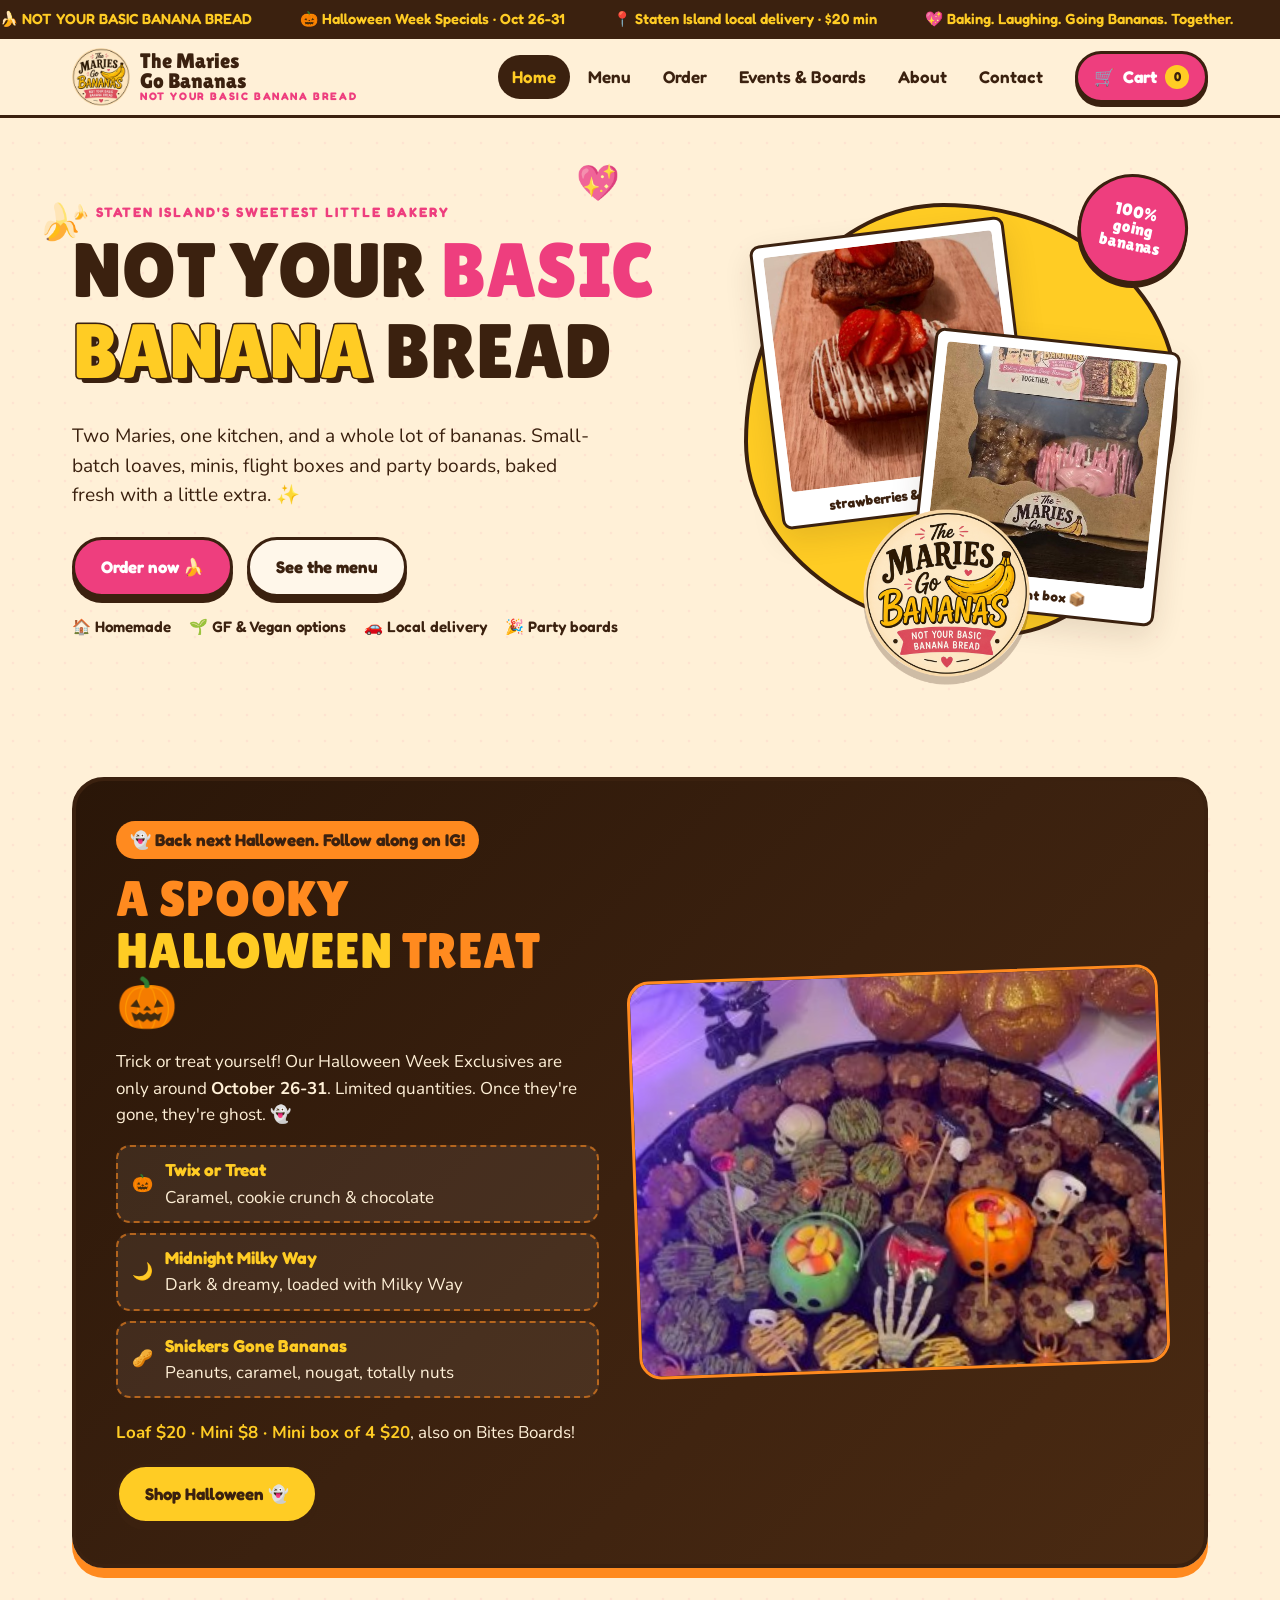
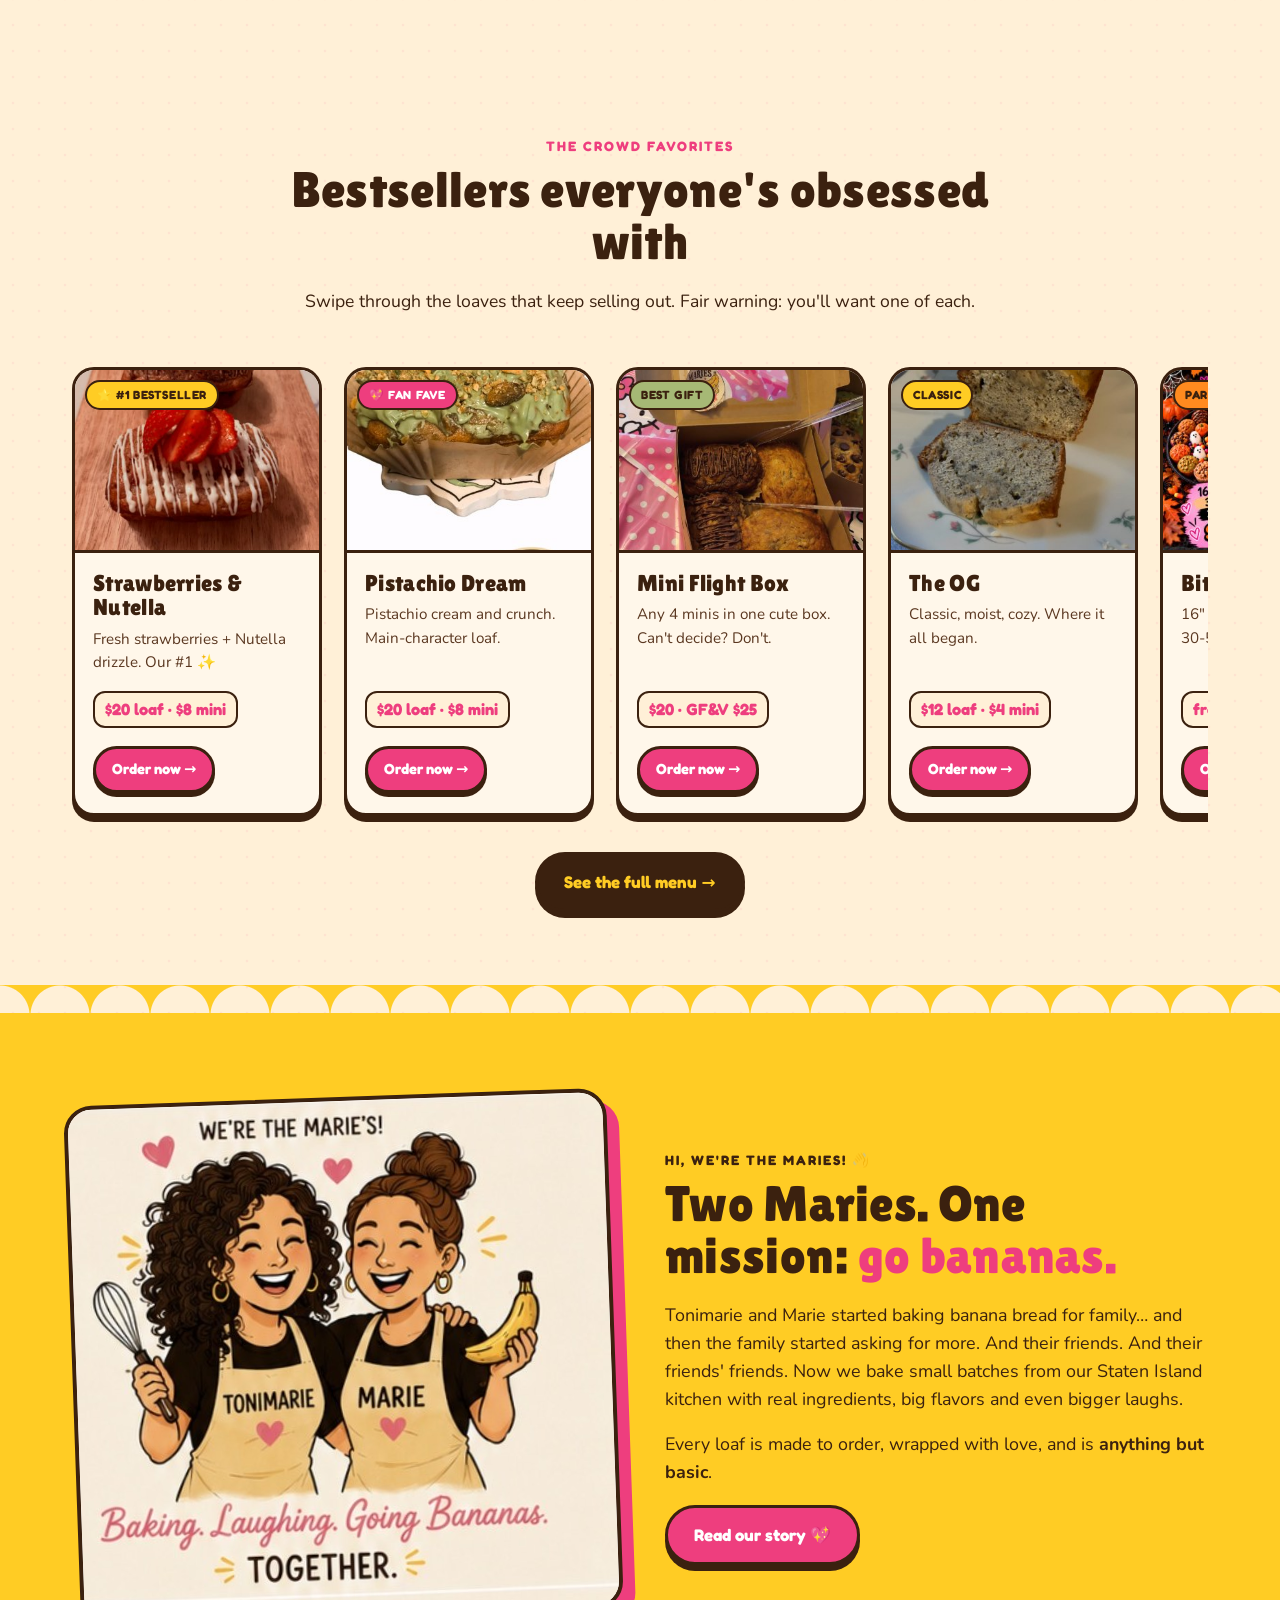
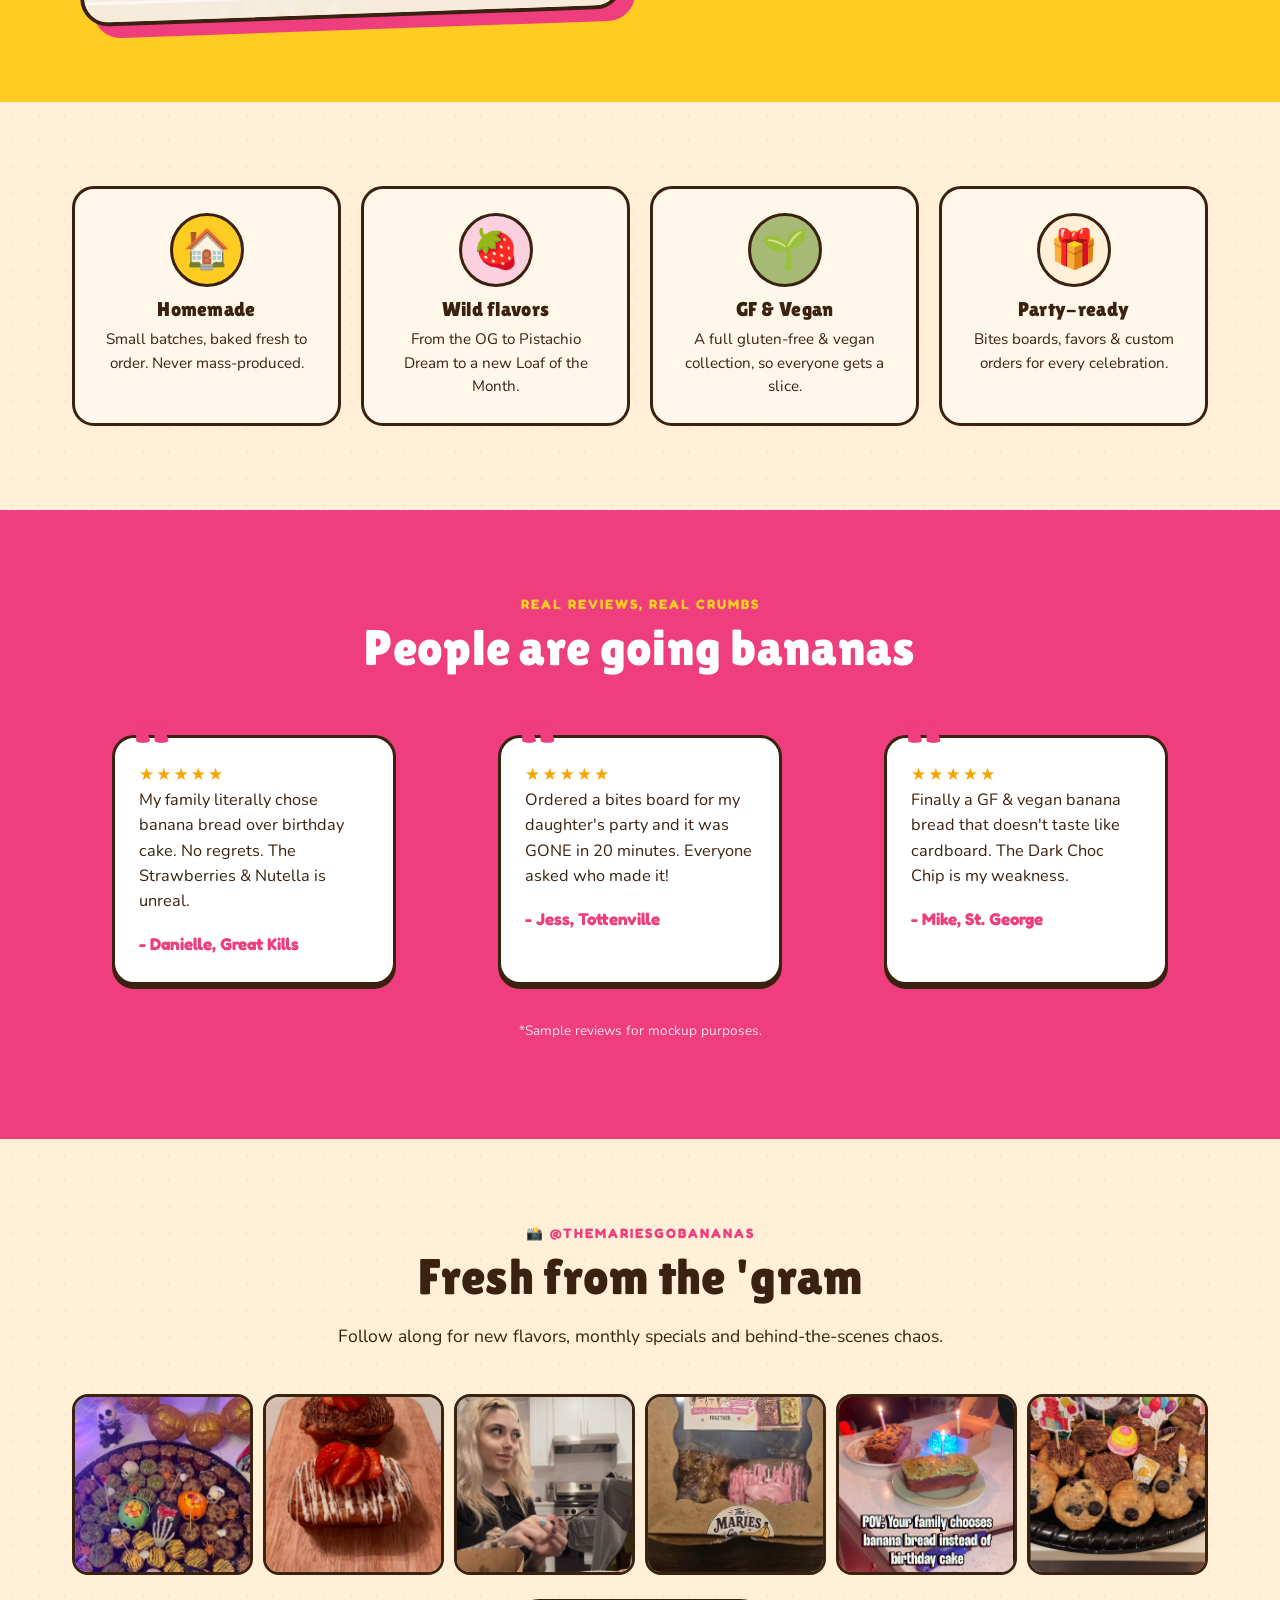
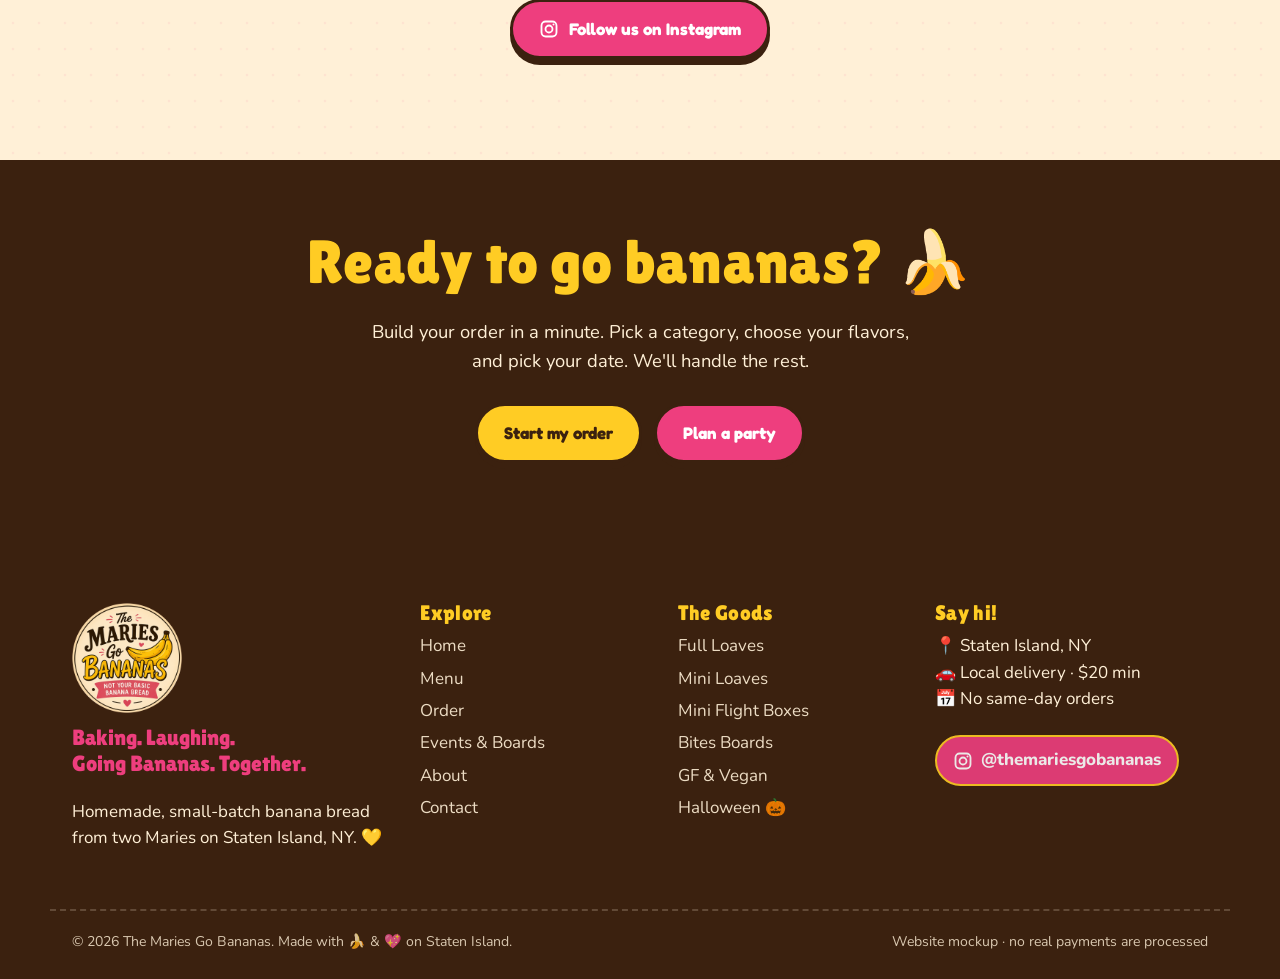
==== index.html @ dcd938e3 "Publish The Maries Go Bananas website mockup" ====
<!doctype html>
<html lang="en">
<head>
<meta charset="utf-8">
<meta name="viewport" content="width=device-width, initial-scale=1">
<title>The Maries Go Bananas</title>
<meta name="description" content="Not your basic banana bread. Homemade, small-batch banana bread loaves, minis, flight boxes and party bites boards from Staten Island, NY.">
<meta name="theme-color" content="#FFCC24">
<link rel="icon" href="assets/img/logo.png">
<link rel="preconnect" href="https://fonts.googleapis.com"><link rel="preconnect" href="https://fonts.gstatic.com" crossorigin>
<link href="https://fonts.googleapis.com/css2?family=Fredoka:wght@500;600;700&family=Lilita+One&family=Nunito:wght@400;600;700;800&display=swap" rel="stylesheet">
<link rel="stylesheet" href="css/styles.css">
</head>
<body>
<a class="skip" href="#main">Skip to content</a>
<div class="ticker" aria-hidden="true"><div class="ticker__track"><span>🍌 NOT YOUR BASIC BANANA BREAD</span><span>🎃 Halloween Week Specials · Oct 26-31</span><span>📍 Staten Island local delivery · $20 min</span><span>💖 Baking. Laughing. Going Bananas. Together.</span><span>📸 @themariesgobananas</span><span>🚫 No same-day orders, plan ahead, bestie!</span><span>🍌 NOT YOUR BASIC BANANA BREAD</span><span>🎃 Halloween Week Specials · Oct 26-31</span><span>📍 Staten Island local delivery · $20 min</span><span>💖 Baking. Laughing. Going Bananas. Together.</span><span>📸 @themariesgobananas</span><span>🚫 No same-day orders, plan ahead, bestie!</span></div></div>
<header class="site-header">
  <nav class="wrap nav" aria-label="Main">
    <a class="brand" href="index.html" aria-label="The Maries Go Bananas home"><img src="assets/img/logo.png" alt=""><span class="brand__name">The Maries<br>Go Bananas<small>NOT YOUR BASIC BANANA BREAD</small></span></a>
    <ul class="nav__links" id="nav-links"><li><a href="index.html" aria-current="page">Home</a></li><li><a href="menu.html">Menu</a></li><li><a href="order.html">Order</a></li><li><a href="events.html">Events & Boards</a></li><li><a href="about.html">About</a></li><li><a href="contact.html">Contact</a></li></ul>
    <a class="cart-btn" href="order.html#cart" aria-label="Cart"><span aria-hidden="true">🛒</span><span class="lbl">Cart</span><span class="cart-count" data-cart-count>0</span></a>
    <button class="menu-toggle" aria-controls="nav-links" aria-expanded="false" aria-label="Toggle menu">☰</button>
  </nav>
</header>
<main id="main">

<section class="hero">
  <span class="floaty" style="left:3%;top:12%">🍌</span><span class="floaty" style="left:45%;top:6%;animation-delay:-3s">💖</span>
  <div class="wrap hero__grid">
    <div>
      <span class="eyebrow">🍌 Staten Island's sweetest little bakery</span>
      <h1>NOT YOUR <span class="pink">BASIC</span><br><span class="outline">BANANA</span> BREAD</h1>
      <p class="hero__lead">Two Maries, one kitchen, and a whole lot of bananas. Small-batch loaves, minis, flight boxes and party boards, baked fresh with a little extra. ✨</p>
      <div class="hero__ctas"><a class="btn btn--pink" href="order.html">Order now 🍌</a><a class="btn btn--ghost" href="menu.html">See the menu</a></div>
      <div class="hero__meta"><span>🏠 Homemade</span><span>🌱 GF &amp; Vegan options</span><span>🚗 Local delivery</span><span>🎉 Party boards</span></div>
    </div>
    <div class="hero__art">
      <div class="blob"></div>
      <figure class="polaroid p1"><img src="assets/img/strawberry-nutella.jpg" alt="Strawberries and Nutella banana bread topped with fresh strawberries"><figcaption>strawberries &amp; nutella 🍓</figcaption></figure>
      <figure class="polaroid p2"><img src="assets/img/logo-box-minis.jpg" alt="A box of assorted mini banana bread loaves"><figcaption>mini flight box 📦</figcaption></figure>
      <img class="hero__logo" src="assets/img/logo.png" alt="">
      <div class="sticker">100%<br>going<br>bananas</div>
    </div>
  </div>
</section>

<section style="padding-top:20px">
  <div class="wrap">
    <div class="spooky">
      <div>
        <span class="countdown" data-countdown>⏰ Halloween week!</span>
        <h2>A SPOOKY <span>HALLOWEEN</span> TREAT 🎃</h2>
        <p>Trick or treat yourself! Our Halloween Week Exclusives are only around <b>October 26-31</b>. Limited quantities. Once they're gone, they're ghost. 👻</p>
        <ul class="spooky__list">
          <li><span aria-hidden="true">🎃</span><div><b>Twix or Treat</b><br>Caramel, cookie crunch &amp; chocolate</div></li>
          <li><span aria-hidden="true">🌙</span><div><b>Midnight Milky Way</b><br>Dark &amp; dreamy, loaded with Milky Way</div></li>
          <li><span aria-hidden="true">🥜</span><div><b>Snickers Gone Bananas</b><br>Peanuts, caramel, nougat, totally nuts</div></li>
        </ul>
        <p><b style="color:var(--yellow)">Loaf $20 · Mini $8 · Mini box of 4 $20</b>, also on Bites Boards!</p>
        <a class="btn" href="menu.html#halloween">Shop Halloween 👻</a>
      </div>
      <div class="spooky__img"><img src="assets/img/halloween-platter.jpg" alt="Halloween banana bread bites platter with candy decorations"></div>
    </div>
  </div>
</section>

<section>
  <div class="wrap">
    <div class="section-head"><span class="eyebrow">The crowd favorites</span><h2>Bestsellers <span class="squiggle">everyone's</span> obsessed with</h2><p>Swipe through the loaves that keep selling out. Fair warning: you'll want one of each.</p></div>
    <div class="strip" tabindex="0" aria-label="Bestsellers, scroll horizontally"><article class="card"><div class="card__img"><img src="assets/img/strawberry-nutella.jpg" alt="Strawberries & Nutella" loading="lazy"><div class="badges"><span class="badge">⭐ #1 Bestseller</span></div></div><div class="card__body"><h3>Strawberries & Nutella</h3><p>Fresh strawberries + Nutella drizzle. Our #1 ✨</p><div class="prices"><span class="price"><b>$20 loaf · $8 mini</b></span></div><div class="card__foot"><a class="btn btn--pink btn--sm" href="order.html?cat=full&flavor=snut">Order now →</a></div></div></article><article class="card"><div class="card__img"><img src="assets/img/pistachio-mini.jpg" alt="Pistachio Dream" loading="lazy"><div class="badges"><span class="badge badge--pink">💖 Fan fave</span></div></div><div class="card__body"><h3>Pistachio Dream</h3><p>Pistachio cream and crunch. Main-character loaf.</p><div class="prices"><span class="price"><b>$20 loaf · $8 mini</b></span></div><div class="card__foot"><a class="btn btn--pink btn--sm" href="order.html?cat=full&flavor=pistachio">Order now →</a></div></div></article><article class="card"><div class="card__img"><img src="assets/img/mini-box.jpg" alt="Mini Flight Box" loading="lazy"><div class="badges"><span class="badge badge--green">Best gift</span></div></div><div class="card__body"><h3>Mini Flight Box</h3><p>Any 4 minis in one cute box. Can't decide? Don't.</p><div class="prices"><span class="price"><b>$20 · GF&V $25</b></span></div><div class="card__foot"><a class="btn btn--pink btn--sm" href="order.html?cat=flight">Order now →</a></div></div></article><article class="card"><div class="card__img"><img src="assets/img/slice.jpg" alt="The OG" loading="lazy"><div class="badges"><span class="badge">Classic</span></div></div><div class="card__body"><h3>The OG</h3><p>Classic, moist, cozy. Where it all began.</p><div class="prices"><span class="price"><b>$12 loaf · $4 mini</b></span></div><div class="card__foot"><a class="btn btn--pink btn--sm" href="order.html?cat=full&flavor=og">Order now →</a></div></div></article><article class="card"><div class="card__img"><img src="assets/img/party-boards.jpg" alt="Bites Boards" loading="lazy"><div class="badges"><span class="badge badge--orange">Party</span></div></div><div class="card__body"><h3>Bites Boards</h3><p>16" or 18" party boards with 30-50 bites.</p><div class="prices"><span class="price"><b>from $50</b></span></div><div class="card__foot"><a class="btn btn--pink btn--sm" href="events.html">Order now →</a></div></div></article><article class="card"><div class="card__img"><img src="assets/img/blueberry-month.jpg" alt="Loaf of the Month" loading="lazy"><div class="badges"><span class="badge badge--pink">Monthly</span></div></div><div class="card__body"><h3>Loaf of the Month</h3><p>Blueberry + white choc drizzle, supporting Ovarian Cancer Awareness 💙</p><div class="prices"><span class="price"><b>$20 loaf · $8 mini</b></span></div><div class="card__foot"><a class="btn btn--pink btn--sm" href="order.html?cat=full&flavor=monthly">Order now →</a></div></div></article></div>
    <p style="text-align:center;margin-top:10px"><a class="btn btn--choc" href="menu.html">See the full menu →</a></p>
  </div>
</section>

<section class="bg-yellow wave-top">
  <div class="wrap split">
    <div class="framed tilt-l"><img src="assets/img/founders.jpg" alt="Illustration of the two Maries, Tonimarie and Marie, laughing in matching aprons, one holding a whisk and one holding a banana"></div>
    <div>
      <span class="eyebrow" style="color:var(--choc)">Hi, we're the Maries! 👋</span>
      <h2>Two Maries. One mission: <span style="color:var(--pink)">go bananas.</span></h2>
      <p style="font-size:1.12rem">Tonimarie and Marie started baking banana bread for family… and then the family started asking for more. And their friends. And their friends' friends. Now we bake small batches from our Staten Island kitchen with real ingredients, big flavors and even bigger laughs.</p>
      <p style="font-size:1.12rem">Every loaf is made to order, wrapped with love, and is <b>anything but basic</b>.</p>
      <a class="btn btn--pink" href="about.html">Read our story 💖</a>
    </div>
  </div>
</section>

<section>
  <div class="wrap">
    <div class="features">
      <div class="feature"><div class="ico">🏠</div><h3>Homemade</h3><p>Small batches, baked fresh to order. Never mass-produced.</p></div>
      <div class="feature"><div class="ico">🍓</div><h3>Wild flavors</h3><p>From the OG to Pistachio Dream to a new Loaf of the Month.</p></div>
      <div class="feature"><div class="ico">🌱</div><h3>GF &amp; Vegan</h3><p>A full gluten-free &amp; vegan collection, so everyone gets a slice.</p></div>
      <div class="feature"><div class="ico">🎁</div><h3>Party-ready</h3><p>Bites boards, favors &amp; custom orders for every celebration.</p></div>
    </div>
  </div>
</section>

<section class="bg-pink">
  <div class="wrap">
    <div class="section-head"><span class="eyebrow" style="color:var(--yellow)">Real reviews, real crumbs</span><h2>People are going bananas</h2></div>
    <div class="quotes">
      <blockquote class="quote"><div class="stars">★★★★★</div><p>My family literally chose banana bread over birthday cake. No regrets. The Strawberries &amp; Nutella is unreal.</p><cite>- Danielle, Great Kills</cite></blockquote>
      <blockquote class="quote"><div class="stars">★★★★★</div><p>Ordered a bites board for my daughter's party and it was GONE in 20 minutes. Everyone asked who made it!</p><cite>- Jess, Tottenville</cite></blockquote>
      <blockquote class="quote"><div class="stars">★★★★★</div><p>Finally a GF &amp; vegan banana bread that doesn't taste like cardboard. The Dark Choc Chip is my weakness.</p><cite>- Mike, St. George</cite></blockquote>
    </div>
    <p style="text-align:center;font-size:.85rem;margin-top:18px;opacity:.85">*Sample reviews for mockup purposes.</p>
  </div>
</section>

<section>
  <div class="wrap">
    <div class="section-head"><span class="eyebrow">📸 @themariesgobananas</span><h2>Fresh from the 'gram</h2><p>Follow along for new flavors, monthly specials and behind-the-scenes chaos.</p></div>
    <div class="ig-grid"><a href="https://www.instagram.com/themariesgobananas/" target="_blank" rel="noopener" aria-label="See this post on Instagram"><img src="assets/img/halloween-platter.jpg" alt="" loading="lazy"></a><a href="https://www.instagram.com/themariesgobananas/" target="_blank" rel="noopener" aria-label="See this post on Instagram"><img src="assets/img/strawberry-nutella.jpg" alt="" loading="lazy"></a><a href="https://www.instagram.com/themariesgobananas/" target="_blank" rel="noopener" aria-label="See this post on Instagram"><img src="assets/img/founder.jpg" alt="" loading="lazy"></a><a href="https://www.instagram.com/themariesgobananas/" target="_blank" rel="noopener" aria-label="See this post on Instagram"><img src="assets/img/logo-box-minis.jpg" alt="" loading="lazy"></a><a href="https://www.instagram.com/themariesgobananas/" target="_blank" rel="noopener" aria-label="See this post on Instagram"><img src="assets/img/birthday-loaf.jpg" alt="" loading="lazy"></a><a href="https://www.instagram.com/themariesgobananas/" target="_blank" rel="noopener" aria-label="See this post on Instagram"><img src="assets/img/party-minis.jpg" alt="" loading="lazy"></a></div>
    <p style="text-align:center;margin-top:24px"><a class="btn btn--pink" href="https://www.instagram.com/themariesgobananas/" target="_blank" rel="noopener"><svg class="ig-icon" viewBox="0 0 24 24" aria-hidden="true" fill="none" stroke="currentColor" stroke-width="2.2"><rect x="3" y="3" width="18" height="18" rx="5"/><circle cx="12" cy="12" r="4.2"/><circle cx="17.4" cy="6.6" r="1.2" fill="currentColor" stroke="none"/></svg> Follow us on Instagram</a></p>
  </div>
</section>

<section class="bg-choc cta-band">
  <div class="wrap">
    <h2 style="color:var(--yellow)">Ready to go bananas? 🍌</h2>
    <p style="font-size:1.15rem;max-width:560px;margin:0 auto 22px">Build your order in a minute. Pick a category, choose your flavors, and pick your date. We'll handle the rest.</p>
    <a class="btn" href="order.html">Start my order</a><a class="btn btn--pink" href="events.html">Plan a party</a>
  </div>
</section>
</main>
<footer class="site-footer">
  <div class="wrap footer-grid">
    <div class="footer-brand"><img src="assets/img/logo.png" alt="The Maries Go Bananas logo"><p class="motto">Baking. Laughing.<br>Going Bananas. Together.</p><p>Homemade, small-batch banana bread from two Maries on Staten Island, NY. 💛</p></div>
    <div><h4>Explore</h4><ul><li><a href="index.html">Home</a></li><li><a href="menu.html">Menu</a></li><li><a href="order.html">Order</a></li><li><a href="events.html">Events & Boards</a></li><li><a href="about.html">About</a></li><li><a href="contact.html">Contact</a></li></ul></div>
    <div><h4>The Goods</h4><ul><li><a href="menu.html#full">Full Loaves</a></li><li><a href="menu.html#mini">Mini Loaves</a></li><li><a href="menu.html#flight">Mini Flight Boxes</a></li><li><a href="menu.html#boards">Bites Boards</a></li><li><a href="menu.html#gfv">GF &amp; Vegan</a></li><li><a href="menu.html#halloween">Halloween 🎃</a></li></ul></div>
    <div><h4>Say hi!</h4><p>📍 Staten Island, NY<br>🚗 Local delivery · $20 min<br>📅 No same-day orders</p>
      <a class="ig-pill" href="https://www.instagram.com/themariesgobananas/" target="_blank" rel="noopener"><svg class="ig-icon" viewBox="0 0 24 24" aria-hidden="true" fill="none" stroke="currentColor" stroke-width="2.2"><rect x="3" y="3" width="18" height="18" rx="5"/><circle cx="12" cy="12" r="4.2"/><circle cx="17.4" cy="6.6" r="1.2" fill="currentColor" stroke="none"/></svg> @themariesgobananas</a></div>
  </div>
  <div class="wrap footer-bottom"><span>© <span data-year>2026</span> The Maries Go Bananas. Made with 🍌 &amp; 💖 on Staten Island.</span><span>Website mockup · no real payments are processed</span></div>
</footer>
<script src="js/data.js"></script><script src="js/cart.js"></script>
</body>
</html>
---- css/styles.css ----
/* =========================================================
   The Maries Go Bananas: shared styles
   Brand: Banana Yellow #FFCC24 · Chocolate #3B210F · Sweet Pink #EE3E7E
          Warm Cream #FFF0D7 · Pistachio #A6B975
   ========================================================= */
:root{
  --yellow:#FFCC24; --yellow-soft:#FFE07A; --choc:#3B210F; --choc-2:#5a3720;
  --pink:#EE3E7E; --pink-soft:#FBD0DF; --cream:#FFF0D7; --cream-2:#FFF7EA;
  --pista:#A6B975; --pista-soft:#E3EBCB; --white:#fff;
  --radius:22px; --radius-sm:14px;
  --shadow:0 6px 0 var(--choc); --shadow-sm:0 4px 0 var(--choc);
  --soft:0 12px 30px rgba(59,33,15,.12);
  --display:"Lilita One","Fredoka",system-ui,sans-serif;
  --round:"Fredoka","Nunito",system-ui,sans-serif;
  --body:"Nunito",system-ui,-apple-system,Segoe UI,sans-serif;
  --max:1180px;
}
*{box-sizing:border-box}
html{scroll-behavior:smooth}
body{margin:0;font-family:var(--body);color:var(--choc);background:var(--cream);line-height:1.55;font-size:17px;
  background-image:radial-gradient(rgba(238,62,126,.07) 1.5px,transparent 1.6px);background-size:26px 26px}
img{max-width:100%;display:block}
a{color:inherit}
h1,h2,h3,h4{font-family:var(--display);font-weight:400;line-height:1.05;margin:0 0 .4em;letter-spacing:.3px}
h1{font-size:clamp(2.6rem,6vw,4.8rem)}
h2{font-size:clamp(2rem,4vw,3.1rem)}
h3{font-size:1.45rem}
p{margin:0 0 1em}
.wrap{max-width:var(--max);margin:0 auto;padding:0 22px}
.sr-only{position:absolute;width:1px;height:1px;overflow:hidden;clip:rect(0 0 0 0);white-space:nowrap}
.skip{position:absolute;left:-999px;top:8px;background:var(--choc);color:var(--yellow);padding:10px 16px;border-radius:10px;z-index:100}
.skip:focus{left:12px}
:focus-visible{outline:3px solid var(--pink);outline-offset:3px;border-radius:8px}

/* ---------- announcement + header ---------- */
.ticker{background:var(--choc);color:var(--yellow);font-family:var(--round);font-weight:600;font-size:.92rem;overflow:hidden;white-space:nowrap}
.ticker__track{display:inline-flex;gap:48px;padding:8px 0;animation:tick 32s linear infinite}
.ticker__track span{display:inline-flex;gap:10px;align-items:center}
@keyframes tick{to{transform:translateX(-50%)}}
.site-header{position:sticky;top:0;z-index:50;background:rgba(255,240,215,.92);backdrop-filter:blur(8px);border-bottom:3px solid var(--choc)}
.nav{display:flex;align-items:center;gap:18px;min-height:76px}
.brand{display:flex;align-items:center;gap:10px;text-decoration:none}
.brand img{width:58px;height:58px;transition:transform .4s cubic-bezier(.3,1.6,.5,1)}
.brand:hover img{transform:rotate(-12deg) scale(1.06)}
.brand__name{font-family:var(--display);font-size:1.3rem;line-height:.95}
.brand__name small{display:block;font-family:var(--round);font-size:.68rem;letter-spacing:1.6px;color:var(--pink);font-weight:700}
.nav__links{display:flex;gap:4px;margin-left:auto;list-style:none;padding:0;margin-top:0;margin-bottom:0}
.nav__links a{display:block;text-decoration:none;font-family:var(--round);font-weight:600;padding:9px 14px;border-radius:999px;transition:background .2s,transform .2s}
.nav__links a:hover{background:var(--yellow);transform:translateY(-2px)}
.nav__links a[aria-current="page"]{background:var(--choc);color:var(--yellow)}
.cart-btn{position:relative;display:inline-flex;align-items:center;gap:8px;text-decoration:none;font-family:var(--round);font-weight:700;background:var(--pink);color:#fff;padding:10px 16px;border-radius:999px;border:3px solid var(--choc);box-shadow:var(--shadow-sm);transition:transform .15s,box-shadow .15s}
.cart-btn:hover{transform:translateY(-2px);box-shadow:0 6px 0 var(--choc)}
.cart-count{background:var(--yellow);color:var(--choc);min-width:24px;height:24px;border-radius:99px;display:inline-grid;place-items:center;font-size:.8rem;padding:0 6px}
.cart-count.bump{animation:bump .5s}
@keyframes bump{40%{transform:scale(1.5) rotate(-10deg)}}
.menu-toggle{display:none;margin-left:auto;background:var(--yellow);border:3px solid var(--choc);border-radius:14px;width:48px;height:44px;font-size:1.3rem;cursor:pointer;box-shadow:var(--shadow-sm)}

/* ---------- buttons, chips, badges ---------- */
.btn{display:inline-flex;align-items:center;justify-content:center;gap:10px;font-family:var(--round);font-weight:700;font-size:1.05rem;text-decoration:none;cursor:pointer;
  padding:14px 26px;border-radius:999px;border:3px solid var(--choc);background:var(--yellow);color:var(--choc);box-shadow:var(--shadow);transition:transform .15s,box-shadow .15s,background .2s}
.btn:hover{transform:translateY(-3px) rotate(-1deg);box-shadow:0 9px 0 var(--choc)}
.btn:active{transform:translateY(3px);box-shadow:0 2px 0 var(--choc)}
.btn--pink{background:var(--pink);color:#fff}
.btn--choc{background:var(--choc);color:var(--yellow)}
.btn--ghost{background:var(--cream-2)}
.btn--sm{padding:9px 16px;font-size:.92rem;box-shadow:var(--shadow-sm)}
.btn[disabled]{opacity:.45;cursor:not-allowed;transform:none;box-shadow:var(--shadow-sm)}
.badge{display:inline-block;font-family:var(--round);font-weight:700;font-size:.74rem;letter-spacing:.6px;text-transform:uppercase;padding:4px 10px;border-radius:99px;border:2px solid var(--choc);background:var(--yellow)}
.badge--pink{background:var(--pink);color:#fff}
.badge--green{background:var(--pista)}
.badge--choc{background:var(--choc);color:var(--yellow)}
.badge--orange{background:#FF8A1F}
.eyebrow{font-family:var(--round);font-weight:700;color:var(--pink);letter-spacing:2px;text-transform:uppercase;font-size:.85rem;margin-bottom:.5em;display:block}
.squiggle{display:inline-block;position:relative}
.squiggle::after{content:"";position:absolute;left:-2%;right:-2%;bottom:-.12em;height:.32em;background:url("data:image/svg+xml,%3Csvg xmlns='http://www.w3.org/2000/svg' viewBox='0 0 120 12'%3E%3Cpath d='M2 8 Q 12 0 22 7 T 42 7 T 62 7 T 82 7 T 102 7 T 118 6' fill='none' stroke='%23EE3E7E' stroke-width='4' stroke-linecap='round'/%3E%3C/svg%3E") repeat-x/auto 100%}

/* ---------- sections ---------- */
section{padding:84px 0}
.section-head{text-align:center;max-width:720px;margin:0 auto 44px}
.section-head p{font-size:1.1rem}
.bg-yellow{background:var(--yellow)}
.bg-pink{background:var(--pink);color:#fff}
.bg-choc{background:var(--choc);color:var(--cream)}
.bg-green{background:var(--pista-soft)}
.bg-white{background:var(--cream-2)}
.wave-top{position:relative}
.wave-top::before{content:"";position:absolute;left:0;right:0;top:-28px;height:30px;background:inherit;
  -webkit-mask:radial-gradient(30px 30px at 30px 0,transparent 29px,#000 30px) -30px 0/60px 30px repeat-x;mask:radial-gradient(30px 30px at 30px 0,transparent 29px,#000 30px) -30px 0/60px 30px repeat-x;transform:scaleY(-1)}

/* ---------- hero ---------- */
.hero{padding:56px 0 90px;position:relative;overflow:hidden}
.hero__grid{display:grid;grid-template-columns:1.1fr .9fr;gap:40px;align-items:center}
.hero h1 .pink{color:var(--pink)}
.hero h1 .outline{color:var(--yellow);-webkit-text-stroke:3px var(--choc);paint-order:stroke fill;text-shadow:5px 5px 0 var(--choc)}
.hero__lead{font-size:1.2rem;max-width:520px}
.hero__ctas{display:flex;flex-wrap:wrap;gap:14px;margin:26px 0 18px}
.hero__meta{display:flex;flex-wrap:wrap;gap:10px 18px;font-family:var(--round);font-weight:600;font-size:.95rem}
.hero__art{position:relative;aspect-ratio:1/1}
.hero__art .blob{position:absolute;inset:6%;background:var(--yellow);border-radius:46% 54% 42% 58%/55% 44% 56% 45%;border:4px solid var(--choc);animation:morph 10s ease-in-out infinite}
@keyframes morph{50%{border-radius:58% 42% 55% 45%/42% 58% 42% 58%}}
.polaroid{position:absolute;background:#fff;padding:10px 10px 34px;border:3px solid var(--choc);border-radius:10px;box-shadow:var(--soft);transition:transform .35s cubic-bezier(.3,1.6,.5,1)}
.polaroid img{width:100%;height:100%;object-fit:cover;border-radius:4px}
.polaroid figcaption{position:absolute;bottom:6px;left:0;right:0;text-align:center;font-family:var(--round);font-weight:700;font-size:.85rem}
.polaroid:hover{transform:rotate(0) scale(1.05)!important;z-index:5}
.hero__art .p1{width:52%;height:58%;left:2%;top:8%;transform:rotate(-7deg)}
.hero__art .p2{width:50%;height:56%;right:0;top:30%;transform:rotate(6deg)}
.hero__logo{position:absolute;width:34%;left:30%;bottom:-2%;filter:drop-shadow(0 8px 0 rgba(59,33,15,.25));animation:float 5s ease-in-out infinite}
@keyframes float{50%{transform:translateY(-12px) rotate(4deg)}}
.sticker{position:absolute;font-family:var(--display);background:var(--pink);color:#fff;border:3px solid var(--choc);border-radius:50%;width:110px;height:110px;display:grid;place-items:center;text-align:center;line-height:1;font-size:1.05rem;transform:rotate(12deg);box-shadow:var(--shadow-sm);right:4%;top:0;z-index:3}
.floaty{position:absolute;font-size:2.2rem;opacity:.9;animation:float 6s ease-in-out infinite;pointer-events:none}

/* ---------- halloween callout ---------- */
.spooky{background:linear-gradient(135deg,#2a1608,#3B210F 50%,#4a2a12);color:var(--cream);border-radius:32px;border:4px solid var(--choc);box-shadow:0 10px 0 #FF8A1F;padding:40px;display:grid;grid-template-columns:1fr 1.1fr;gap:34px;align-items:center;position:relative;overflow:hidden}
.spooky h2{color:#FF8A1F}
.spooky h2 span{color:var(--yellow)}
.spooky__img{border-radius:22px;overflow:hidden;border:3px solid #FF8A1F;transform:rotate(-2deg);aspect-ratio:4/3}
.spooky__img img{width:100%;height:100%;object-fit:cover}
.spooky__list{list-style:none;padding:0;margin:0 0 22px;display:grid;gap:10px}
.spooky__list li{display:flex;gap:12px;align-items:center;background:rgba(255,255,255,.07);padding:10px 14px;border-radius:14px;border:2px dashed rgba(255,138,31,.6)}
.spooky__list b{font-family:var(--round);font-size:1.08rem;color:var(--yellow)}
.countdown{display:inline-flex;gap:8px;font-family:var(--round);font-weight:700;margin-bottom:14px;background:#FF8A1F;color:var(--choc);padding:6px 14px;border-radius:99px}

/* ---------- product cards ---------- */
.grid{display:grid;gap:26px}
.grid-3{grid-template-columns:repeat(3,1fr)}
.grid-4{grid-template-columns:repeat(4,1fr)}
.card{background:var(--cream-2);border:3px solid var(--choc);border-radius:var(--radius);overflow:hidden;box-shadow:var(--shadow);transition:transform .25s cubic-bezier(.3,1.5,.5,1),box-shadow .25s;display:flex;flex-direction:column}
.card:hover{transform:translateY(-6px) rotate(-.6deg);box-shadow:0 12px 0 var(--choc)}
.card__img{position:relative;aspect-ratio:4/3;background:var(--yellow);border-bottom:3px solid var(--choc);overflow:hidden}
.card__img img{width:100%;height:100%;object-fit:cover;transition:transform .5s}
.card:hover .card__img img{transform:scale(1.07)}
.card__img .badges{position:absolute;left:10px;top:10px;display:flex;gap:6px;flex-wrap:wrap}
.ph{width:100%;height:100%;display:grid;place-items:center;font-size:4.2rem;position:relative}
.ph::after{content:"";position:absolute;inset:0;background:radial-gradient(rgba(255,255,255,.35) 2px,transparent 2.5px);background-size:18px 18px}
.ph span{position:relative;z-index:1;filter:drop-shadow(0 5px 0 rgba(59,33,15,.2));transition:transform .4s cubic-bezier(.3,1.6,.5,1)}
.card:hover .ph span{transform:rotate(-12deg) scale(1.15)}
.card__body{padding:18px 18px 20px;display:flex;flex-direction:column;gap:8px;flex:1}
.card__body h3{margin:0}
.card__body p{margin:0;font-size:.95rem;color:var(--choc-2)}
.prices{display:flex;flex-wrap:wrap;gap:8px;margin-top:auto;padding-top:8px}
.price{font-family:var(--round);font-weight:700;background:var(--cream);border:2px solid var(--choc);border-radius:12px;padding:4px 10px;font-size:.88rem}
.price b{color:var(--pink);font-size:1.02rem}
.card__foot{display:flex;justify-content:space-between;align-items:center;gap:10px;margin-top:10px}
.big-price{font-family:var(--display);font-size:1.7rem;color:var(--pink)}

/* bestsellers strip */
.strip{display:grid;grid-auto-flow:column;grid-auto-columns:minmax(250px,1fr);gap:22px;overflow-x:auto;padding:8px 6px 26px;scroll-snap-type:x mandatory}
.strip .card{scroll-snap-align:start}
.strip::-webkit-scrollbar{height:10px}.strip::-webkit-scrollbar-thumb{background:var(--choc);border-radius:9px}

/* ---------- about teaser / split ---------- */
.split{display:grid;grid-template-columns:1fr 1fr;gap:50px;align-items:center}
.framed{border:4px solid var(--choc);border-radius:28px;overflow:hidden;box-shadow:12px 12px 0 var(--pink);background:#fff}
.framed img{width:100%;height:100%;object-fit:cover}
.tilt-l{transform:rotate(-2deg)}.tilt-r{transform:rotate(2deg)}

/* features / value props */
.features{display:grid;grid-template-columns:repeat(4,1fr);gap:20px}
.feature{background:var(--cream-2);border:3px solid var(--choc);border-radius:var(--radius);padding:24px;text-align:center;transition:transform .25s}
.feature:hover{transform:translateY(-5px) rotate(1deg)}
.feature .ico{font-size:2.4rem;width:74px;height:74px;display:grid;place-items:center;margin:0 auto 12px;border-radius:50%;background:var(--yellow);border:3px solid var(--choc)}
.feature:nth-child(2) .ico{background:var(--pink-soft)}.feature:nth-child(3) .ico{background:var(--pista)}.feature:nth-child(4) .ico{background:var(--cream)}
.feature h3{font-size:1.25rem}
.feature p{font-size:.95rem;margin:0}

/* testimonials */
.quotes{display:grid;grid-template-columns:repeat(3,1fr);gap:22px}
.quote{background:#fff;color:var(--choc);border:3px solid var(--choc);border-radius:var(--radius);padding:24px;position:relative;box-shadow:var(--shadow-sm)}
.quote::before{content:"“";font-family:var(--display);font-size:5rem;color:var(--pink);position:absolute;top:-28px;left:14px;line-height:1}
.quote p{font-size:1.02rem}
.quote cite{font-style:normal;font-family:var(--round);font-weight:700;color:var(--pink)}
.stars{color:#f5a400;letter-spacing:2px}

/* CTA band */
.cta-band{text-align:center;padding:70px 0}
.cta-band h2{font-size:clamp(2.2rem,5vw,3.8rem)}
.cta-band .btn{margin:6px}

/* IG grid */
.ig-grid{display:grid;grid-template-columns:repeat(6,1fr);gap:10px}
.ig-grid a{aspect-ratio:1;border-radius:16px;overflow:hidden;border:3px solid var(--choc);position:relative;display:block}
.ig-grid img{width:100%;height:100%;object-fit:cover;transition:transform .4s}
.ig-grid a::after{content:"♥";position:absolute;inset:0;display:grid;place-items:center;font-size:2rem;color:#fff;background:rgba(238,62,126,.55);opacity:0;transition:opacity .25s}
.ig-grid a:hover::after{opacity:1}.ig-grid a:hover img{transform:scale(1.1)}

/* ---------- page hero (inner pages) ---------- */
.page-hero{padding:60px 0 50px;text-align:center;position:relative;overflow:hidden}
.page-hero p{font-size:1.15rem;max-width:640px;margin:0 auto}
.page-hero .floaty:nth-of-type(1){left:6%;top:30%}.page-hero .floaty:nth-of-type(2){right:8%;top:20%;animation-delay:-2s}.page-hero .floaty:nth-of-type(3){right:20%;bottom:8%;animation-delay:-4s}

/* ---------- menu filters ---------- */
.filters{display:flex;flex-wrap:wrap;justify-content:center;gap:10px;margin:0 auto 36px;position:sticky;top:86px;z-index:20;padding:10px;background:rgba(255,240,215,.9);backdrop-filter:blur(6px);border-radius:999px;width:fit-content;max-width:100%}
.chip{font-family:var(--round);font-weight:700;font-size:.95rem;cursor:pointer;padding:10px 18px;border-radius:999px;border:3px solid var(--choc);background:var(--cream-2);color:var(--choc);transition:transform .15s,background .2s}
.chip:hover{transform:translateY(-2px);background:var(--yellow-soft)}
.chip[aria-pressed="true"],.chip.is-active{background:var(--choc);color:var(--yellow)}
.menu-group{margin-bottom:56px}
.menu-group__head{display:flex;align-items:end;justify-content:space-between;gap:16px;flex-wrap:wrap;border-bottom:3px dashed var(--choc);padding-bottom:12px;margin-bottom:24px}
.menu-group__head h2{margin:0}
.menu-group__head p{margin:0;max-width:520px}
.is-hidden{display:none!important}
.card.fade-in{animation:pop .35s ease}
@keyframes pop{from{opacity:0;transform:translateY(12px) scale(.97)}}
.note{background:var(--pink-soft);border:3px solid var(--choc);border-radius:var(--radius-sm);padding:16px 20px;font-weight:600}
.note--yellow{background:var(--yellow-soft)}
.note--green{background:var(--pista-soft)}
.price-table{width:100%;border-collapse:separate;border-spacing:0;background:var(--cream-2);border:3px solid var(--choc);border-radius:var(--radius);overflow:hidden}
.price-table th,.price-table td{padding:12px 16px;text-align:left;border-bottom:2px dashed rgba(59,33,15,.2)}
.price-table th{background:var(--choc);color:var(--yellow);font-family:var(--round)}
.price-table tr:last-child td{border-bottom:0}
.price-table td:not(:first-child),.price-table th:not(:first-child){text-align:center}

/* ---------- order builder ---------- */
.order-layout{display:grid;grid-template-columns:1fr 380px;gap:30px;align-items:start}
.panel{background:var(--cream-2);border:3px solid var(--choc);border-radius:var(--radius);padding:26px;box-shadow:var(--shadow)}
.panel + .panel{margin-top:28px}
.step-head{display:flex;align-items:center;gap:14px;margin-bottom:16px}
.step-num{width:44px;height:44px;flex:none;border-radius:50%;background:var(--pink);color:#fff;border:3px solid var(--choc);display:grid;place-items:center;font-family:var(--display);font-size:1.3rem}
.step-head h2{font-size:1.8rem;margin:0}
.cat-tiles{display:grid;grid-template-columns:repeat(auto-fill,minmax(150px,1fr));gap:14px}
.tile{cursor:pointer;text-align:left;border:3px solid var(--choc);border-radius:18px;background:#fff;padding:14px;font-family:var(--body);color:var(--choc);transition:transform .15s,background .2s,box-shadow .15s;box-shadow:var(--shadow-sm);display:flex;flex-direction:column;gap:4px}
.tile:hover{transform:translateY(-3px)}
.tile .emo{font-size:2rem}
.tile b{font-family:var(--round);font-size:1.02rem;line-height:1.15}
.tile small{color:var(--choc-2);font-weight:600}
.tile[aria-pressed="true"]{background:var(--yellow);box-shadow:0 6px 0 var(--pink)}
.tile[aria-pressed="true"]::after{content:"✓ picked";font-family:var(--round);font-weight:700;font-size:.75rem;color:var(--pink)}
.flavor-grid{display:grid;grid-template-columns:repeat(auto-fill,minmax(200px,1fr));gap:12px}
.flv{display:flex;gap:12px;align-items:center;cursor:pointer;text-align:left;border:3px solid var(--choc);border-radius:16px;background:#fff;padding:10px;font-family:var(--body);color:var(--choc);transition:transform .15s,background .2s;position:relative}
.flv:hover{transform:translateY(-2px)}
.flv .thumb{width:54px;height:54px;flex:none;border-radius:12px;overflow:hidden;border:2px solid var(--choc);display:grid;place-items:center;font-size:1.7rem}
.flv .thumb img{width:100%;height:100%;object-fit:cover}
.flv b{display:block;font-family:var(--round);line-height:1.15}
.flv small{color:var(--pink);font-weight:800}
.flv[aria-pressed="true"]{background:var(--yellow)}
.flv .cnt{position:absolute;top:-10px;right:-10px;background:var(--pink);color:#fff;border:2px solid var(--choc);border-radius:99px;min-width:28px;height:28px;display:grid;place-items:center;font-weight:800;font-size:.85rem}
.flv-group-title{font-family:var(--round);font-weight:700;margin:18px 0 10px;display:flex;align-items:center;gap:8px}
.toggle{display:inline-flex;border:3px solid var(--choc);border-radius:999px;overflow:hidden;background:#fff;margin-bottom:16px}
.toggle button{border:0;background:none;padding:9px 16px;font-family:var(--round);font-weight:700;cursor:pointer;color:var(--choc)}
.toggle button[aria-pressed="true"]{background:var(--choc);color:var(--yellow)}
.picker-status{font-family:var(--round);font-weight:700;margin:12px 0 0;display:flex;gap:10px;align-items:center;flex-wrap:wrap}
.picked-pills{display:flex;flex-wrap:wrap;gap:6px}
.picked-pills button{font:inherit;font-size:.82rem;border:2px solid var(--choc);background:var(--pink-soft);border-radius:99px;padding:3px 10px;cursor:pointer}
.qty{display:inline-flex;align-items:center;border:3px solid var(--choc);border-radius:999px;background:#fff;overflow:hidden}
.qty button{width:44px;height:44px;border:0;background:var(--yellow);font-size:1.3rem;font-weight:800;cursor:pointer;color:var(--choc)}
.qty button:hover{background:var(--pink);color:#fff}
.qty input{width:56px;text-align:center;border:0;font:700 1.15rem var(--round);color:var(--choc);background:none;-moz-appearance:textfield}
.qty input::-webkit-inner-spin-button{-webkit-appearance:none}
.qty--sm button{width:32px;height:32px;font-size:1rem}.qty--sm input{width:36px;font-size:.95rem}
.add-row{display:flex;align-items:center;justify-content:space-between;gap:16px;flex-wrap:wrap;margin-top:8px;padding-top:18px;border-top:3px dashed rgba(59,33,15,.25)}
.line-total{font-family:var(--display);font-size:2rem;color:var(--pink)}
.empty-hint{padding:18px;border:3px dashed rgba(59,33,15,.35);border-radius:16px;text-align:center;font-weight:600;color:var(--choc-2)}

/* cart */
.cart{position:sticky;top:96px}
.cart h2{font-size:1.8rem;display:flex;align-items:center;gap:10px}
.cart-items{list-style:none;padding:0;margin:0 0 14px;display:grid;gap:12px;max-height:46vh;overflow:auto}
.cart-item{display:grid;grid-template-columns:1fr auto;gap:6px 10px;background:#fff;border:2px solid var(--choc);border-radius:14px;padding:12px}
.cart-item b{font-family:var(--round)}
.cart-item .meta{font-size:.85rem;color:var(--choc-2);grid-column:1/-1}
.cart-item .row{grid-column:1/-1;display:flex;justify-content:space-between;align-items:center}
.cart-item .rm{border:0;background:none;color:var(--pink);font-weight:800;cursor:pointer;text-decoration:underline;font-size:.85rem}
.totals{border-top:3px dashed var(--choc);padding-top:12px;display:grid;gap:6px;font-weight:700}
.totals div{display:flex;justify-content:space-between}
.totals .grand{font-family:var(--display);font-size:1.6rem;color:var(--pink)}
.min-bar{height:12px;border:2px solid var(--choc);border-radius:99px;overflow:hidden;background:#fff;margin:6px 0}
.min-bar span{display:block;height:100%;background:repeating-linear-gradient(45deg,var(--yellow) 0 10px,#ffd95a 10px 20px);transition:width .4s}
.min-msg{font-size:.85rem;font-weight:700}

/* forms */
.form-grid{display:grid;grid-template-columns:1fr 1fr;gap:16px}
.field{display:flex;flex-direction:column;gap:6px}
.field.full{grid-column:1/-1}
.field label,.field legend{font-family:var(--round);font-weight:700}
.field label .req{color:var(--pink)}
.field input,.field textarea,.field select{font:600 1rem var(--body);color:var(--choc);border:3px solid var(--choc);border-radius:14px;padding:12px 14px;background:#fff;transition:box-shadow .2s}
.field input:focus,.field textarea:focus,.field select:focus{outline:none;box-shadow:0 0 0 4px var(--pink-soft),0 0 0 6px var(--pink)}
.field textarea{min-height:100px;resize:vertical}
.field .hint{font-size:.83rem;color:var(--choc-2)}
.field .err{font-size:.85rem;color:#c01552;font-weight:800;display:none}
.field.invalid input,.field.invalid textarea{border-color:#c01552;background:#fff4f8}
.field.invalid .err{display:block}
fieldset.field{border:0;padding:0;margin:0}
.radio-cards{display:grid;grid-template-columns:1fr 1fr;gap:12px}
.radio-card{position:relative}
.radio-card input{position:absolute;opacity:0}
.radio-card label{display:flex;gap:12px;align-items:center;border:3px solid var(--choc);border-radius:16px;padding:14px;background:#fff;cursor:pointer;transition:background .2s,transform .15s}
.radio-card label:hover{transform:translateY(-2px)}
.radio-card input:checked + label{background:var(--yellow);box-shadow:0 5px 0 var(--pink)}
.radio-card input:focus-visible + label{outline:3px solid var(--pink);outline-offset:3px}
.radio-card .emo{font-size:1.8rem}
.radio-card small{display:block;font-weight:600;color:var(--choc-2)}

/* toast */
.toast{position:fixed;left:50%;bottom:24px;transform:translate(-50%,140%);background:var(--choc);color:var(--yellow);font-family:var(--round);font-weight:700;padding:14px 22px;border-radius:999px;border:3px solid var(--yellow);z-index:90;transition:transform .35s cubic-bezier(.3,1.5,.5,1);display:flex;gap:12px;align-items:center}
.toast.show{transform:translate(-50%,0)}
.toast{pointer-events:none}.toast a{color:var(--pink-soft);pointer-events:auto}

/* confirmation */
.confirm{max-width:760px;margin:0 auto;text-align:center}
.receipt{background:#fff;border:3px solid var(--choc);border-radius:var(--radius);padding:28px;text-align:left;margin:28px 0;box-shadow:var(--shadow);position:relative}
.receipt::before,.receipt::after{content:"";position:absolute;left:20px;right:20px;height:12px;background:radial-gradient(circle at 6px 6px,var(--cream) 5px,transparent 5.5px) 0 0/16px 12px repeat-x}
.receipt::before{top:-8px}.receipt::after{bottom:-8px}
.receipt dl{display:grid;grid-template-columns:auto 1fr;gap:6px 18px;margin:0 0 16px}
.receipt dt{font-weight:800}
.receipt dd{margin:0}
.receipt table{width:100%;border-collapse:collapse;margin:10px 0}
.receipt td{padding:8px 0;border-bottom:2px dashed rgba(59,33,15,.2);vertical-align:top}
.receipt td:last-child{text-align:right;font-weight:800}
.order-no{font-family:var(--display);font-size:2rem;color:var(--pink)}
.confetti{position:fixed;top:-40px;font-size:1.8rem;z-index:99;pointer-events:none;animation:fall linear forwards}
@keyframes fall{to{transform:translateY(110vh) rotate(720deg)}}

/* events */
.event-cards{display:grid;grid-template-columns:repeat(2,1fr);gap:26px}
.board-card{display:grid;grid-template-columns:1fr 1fr}
.board-card .card__img{aspect-ratio:auto;border-bottom:0;border-right:3px solid var(--choc)}
.steps{display:grid;grid-template-columns:repeat(4,1fr);gap:18px;counter-reset:s}
.steps li{list-style:none;background:var(--cream-2);color:var(--choc);border:3px solid var(--choc);border-radius:var(--radius);padding:22px;position:relative;counter-increment:s}
.steps li::before{content:counter(s);position:absolute;top:-18px;left:18px;width:40px;height:40px;border-radius:50%;background:var(--yellow);border:3px solid var(--choc);display:grid;place-items:center;font-family:var(--display);font-size:1.2rem}
.steps h3{font-size:1.2rem;margin-top:10px}
.steps p{margin:0;font-size:.95rem}
.faq details{background:var(--cream-2);border:3px solid var(--choc);border-radius:18px;padding:16px 20px;margin-bottom:12px;transition:background .2s}
.faq details[open]{background:#fff;box-shadow:var(--shadow-sm)}
.faq summary{font-family:var(--round);font-weight:700;font-size:1.08rem;cursor:pointer;list-style:none;display:flex;justify-content:space-between;gap:12px}
.faq summary::-webkit-details-marker{display:none}
.faq summary::after{content:"🍌";transition:transform .3s}
.faq details[open] summary::after{transform:rotate(90deg)}
.faq details p{margin:12px 0 0}

/* about */
.founder-cards{display:grid;grid-template-columns:1fr 1fr;gap:26px}
.founder{background:var(--cream-2);border:3px solid var(--choc);border-radius:var(--radius);padding:26px;box-shadow:var(--shadow);position:relative}
.founder .tag{position:absolute;top:-16px;right:20px;transform:rotate(4deg)}
.founder h3{font-size:2rem;color:var(--pink)}
.founder ul{padding-left:0;list-style:none;margin:0}
.founder li{padding:4px 0}
.traits{display:flex;flex-wrap:wrap;gap:12px;justify-content:center}
.trait{font-family:var(--display);font-size:clamp(1.3rem,3vw,2rem);padding:10px 22px;border:3px solid var(--choc);border-radius:999px;background:var(--cream-2);transition:transform .25s cubic-bezier(.3,1.6,.5,1)}
.trait:nth-child(odd){transform:rotate(-3deg)}.trait:nth-child(even){transform:rotate(2deg)}
.trait:hover{transform:rotate(0) scale(1.1)}
.trait:nth-child(3n+1){background:var(--yellow)}.trait:nth-child(3n+2){background:var(--pink);color:#fff}.trait:nth-child(3n){background:var(--pista)}
.timeline{list-style:none;padding:0;margin:0;display:grid;gap:18px;position:relative}
.timeline li{display:grid;grid-template-columns:90px 1fr;gap:18px;align-items:start}
.timeline .when{font-family:var(--display);font-size:1.3rem;background:var(--yellow);border:3px solid var(--choc);border-radius:14px;text-align:center;padding:6px}
.timeline .what{background:var(--cream-2);border:3px solid var(--choc);border-radius:16px;padding:14px 18px}
.timeline .what p{margin:0}

/* contact */
.contact-cards{display:grid;grid-template-columns:repeat(3,1fr);gap:22px}
.contact-card{background:var(--cream-2);border:3px solid var(--choc);border-radius:var(--radius);padding:26px;box-shadow:var(--shadow);text-align:center;text-decoration:none;transition:transform .25s}
.contact-card:hover{transform:translateY(-6px) rotate(-1deg)}
.contact-card .ico{font-size:2.6rem}
.contact-card h3{margin:.3em 0}
.ig-card{background:linear-gradient(135deg,#FFCC24,#EE3E7E 60%,#b0287a);color:#fff}
.map-mock{border:3px solid var(--choc);border-radius:var(--radius);overflow:hidden;position:relative;aspect-ratio:16/10;background:
  linear-gradient(90deg,rgba(59,33,15,.06) 1px,transparent 1px) 0 0/40px 40px,
  linear-gradient(rgba(59,33,15,.06) 1px,transparent 1px) 0 0/40px 40px,var(--pista-soft)}
.map-mock svg{position:absolute;inset:0;width:100%;height:100%}
.map-pin{position:absolute;left:50%;top:46%;transform:translate(-50%,-100%);font-size:3rem;animation:float 3s ease-in-out infinite}
.map-label{position:absolute;left:50%;top:52%;transform:translateX(-50%);background:var(--choc);color:var(--yellow);font-family:var(--round);font-weight:700;padding:6px 14px;border-radius:99px;white-space:nowrap}
.info-list{list-style:none;padding:0;margin:0;display:grid;gap:12px}
.info-list li{display:flex;gap:12px;align-items:flex-start;background:#fff;border:2px solid var(--choc);border-radius:14px;padding:12px 14px}
.info-list .emo{font-size:1.4rem;line-height:1.2}

/* footer */
.site-footer{background:var(--choc);color:var(--cream);padding:64px 0 26px;margin-top:0;position:relative}
.footer-grid{display:grid;grid-template-columns:1.4fr 1fr 1fr 1.2fr;gap:30px}
.site-footer h4{color:var(--yellow);font-size:1.3rem}
.site-footer ul{list-style:none;padding:0;margin:0;display:grid;gap:6px}
.site-footer a{text-decoration:none;opacity:.9}
.site-footer a:hover{color:var(--yellow);opacity:1}
.footer-brand img{width:110px;margin-bottom:12px}
.motto{font-family:var(--display);font-size:1.4rem;color:var(--pink);line-height:1.15}
.ig-pill{display:inline-flex;align-items:center;gap:8px;background:var(--pink);color:#fff!important;border-radius:99px;padding:10px 16px;font-weight:800;border:2px solid var(--yellow);margin-top:6px}
.footer-bottom{border-top:2px dashed rgba(255,240,215,.25);margin-top:40px;padding-top:20px;display:flex;justify-content:space-between;flex-wrap:wrap;gap:10px;font-size:.88rem;opacity:.8}
.ig-icon{width:20px;height:20px;flex:none}

/* ---------- responsive ---------- */
@media (max-width:1020px){
  .grid-4{grid-template-columns:repeat(3,1fr)}
  .features{grid-template-columns:repeat(2,1fr)}
  .order-layout{grid-template-columns:1fr}
  .cart{position:static}
  .steps{grid-template-columns:repeat(2,1fr)}
  .footer-grid{grid-template-columns:1fr 1fr}
}
@media (max-width:860px){
  .menu-toggle{display:block}
  .nav{flex-wrap:wrap}
  .nav__links{display:none;flex-direction:column;width:100%;order:5;padding:6px 0 16px}
  .nav__links.open{display:flex}
  .nav__links a{padding:12px 16px;font-size:1.1rem}
  .cart-btn{order:3}
  .menu-toggle{order:4;margin-left:0}
  .brand{margin-right:auto}
  .hero__grid,.split,.spooky,.event-cards,.founder-cards{grid-template-columns:1fr}
  .hero__art{max-width:460px;margin:0 auto;width:100%}
  .grid-3,.grid-4,.quotes,.contact-cards{grid-template-columns:repeat(2,1fr)}
  .ig-grid{grid-template-columns:repeat(3,1fr)}
  .filters{border-radius:24px;top:80px}
  .board-card{grid-template-columns:1fr}
  .board-card .card__img{aspect-ratio:4/3;border-right:0;border-bottom:3px solid var(--choc)}
  section{padding:64px 0}
}
@media (max-width:560px){
  body{font-size:16px}
  .grid-3,.grid-4,.quotes,.contact-cards,.features,.steps,.form-grid,.radio-cards{grid-template-columns:1fr}
  .footer-grid{grid-template-columns:1fr}
  .brand__name{font-size:1.05rem}.brand img{width:46px;height:46px}
  .cart-btn .lbl{display:none}
  .spooky{padding:24px}
  .panel{padding:18px}
  .filters{position:static}
  .sticker{width:86px;height:86px;font-size:.85rem}
}
@media (prefers-reduced-motion:reduce){*{animation:none!important;transition:none!important}}
@media (max-width:560px){
  .brand__name small{display:none}
  .nav{gap:10px}
  .floaty{display:none}
  .cart-btn{padding:8px 12px}
}
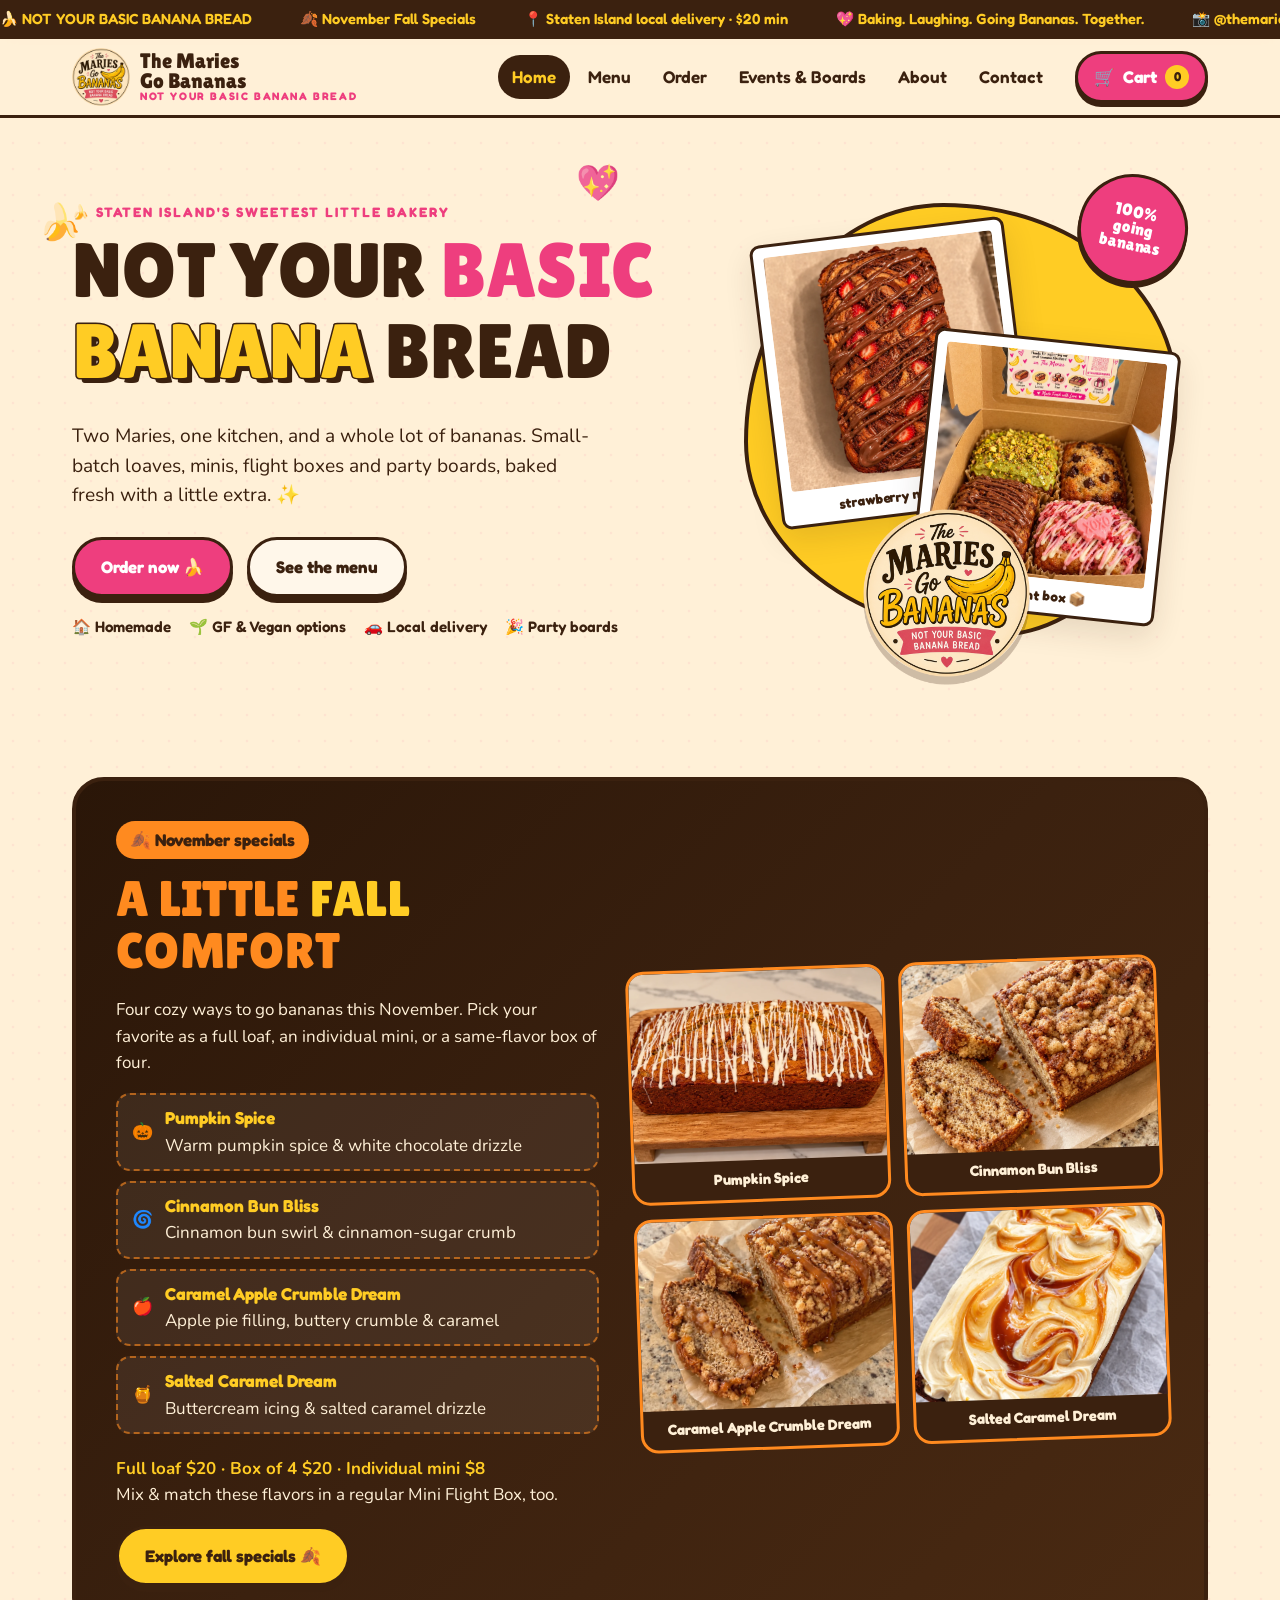
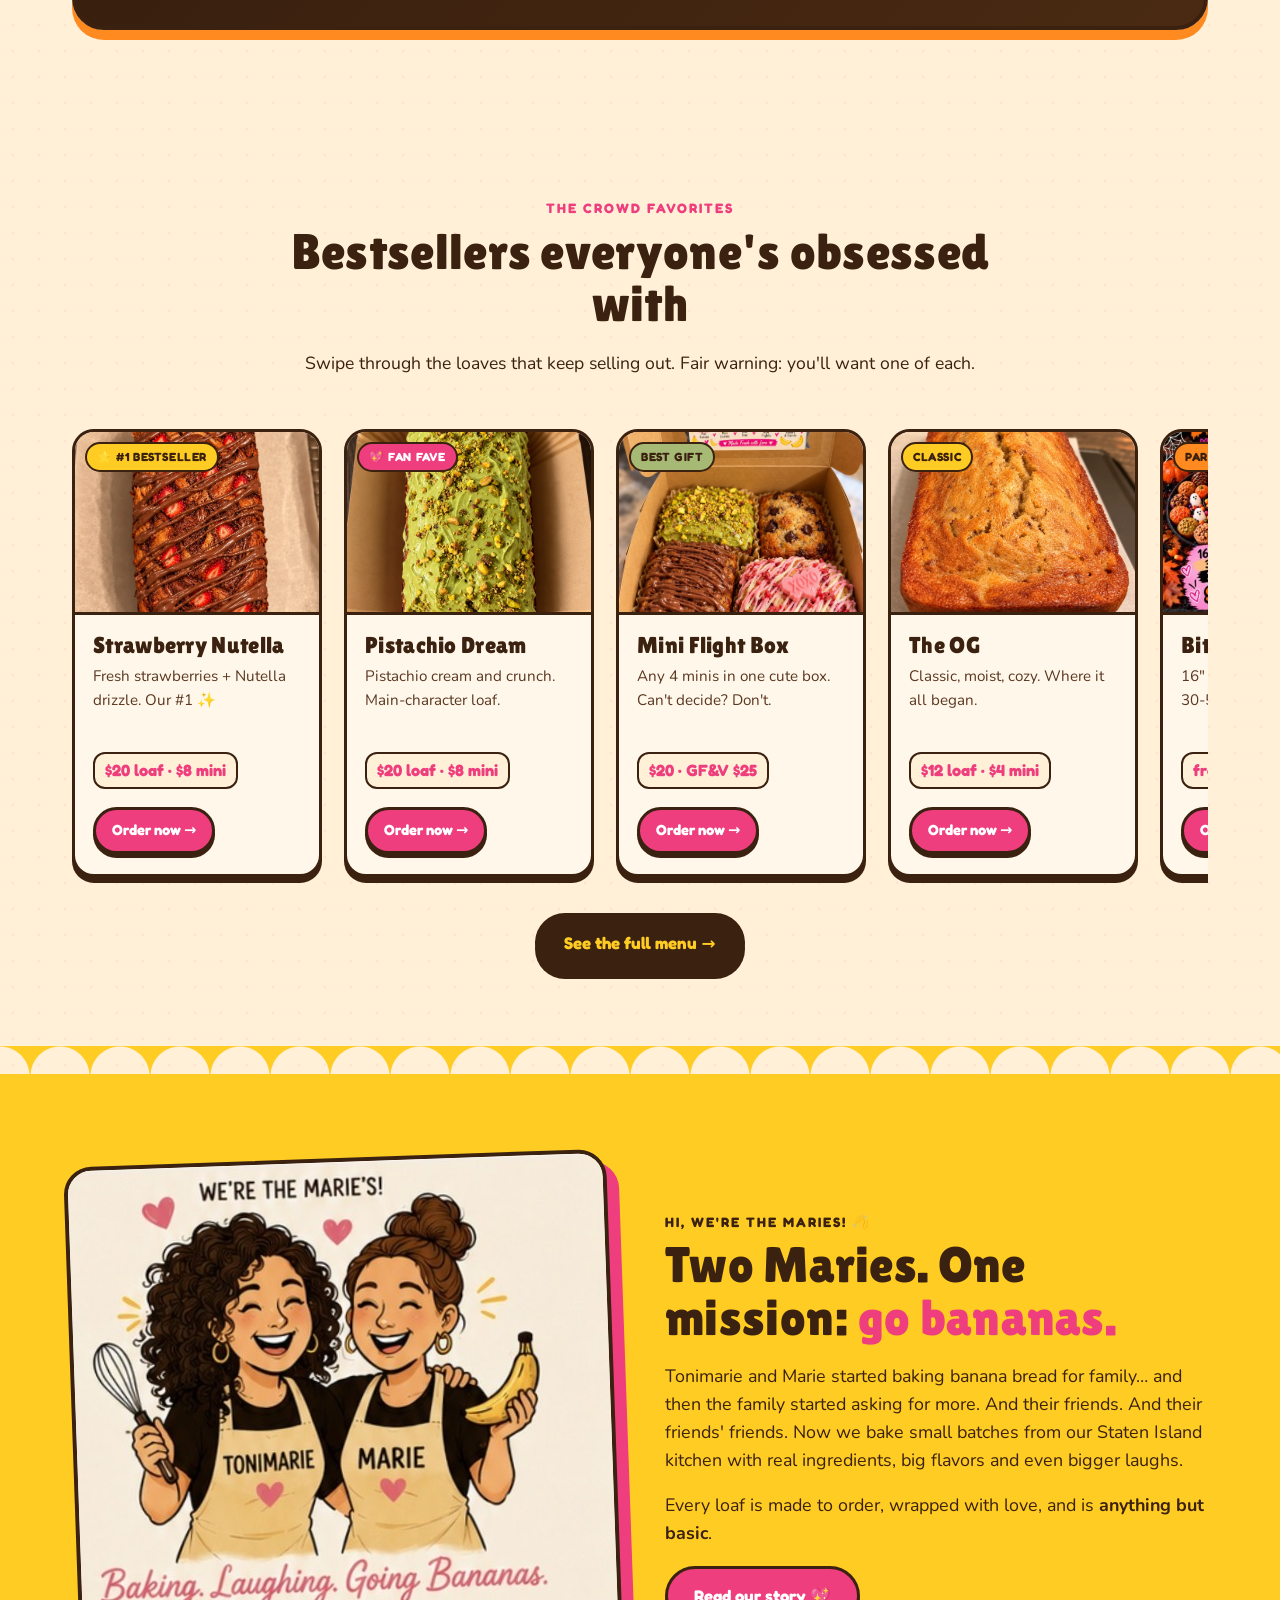
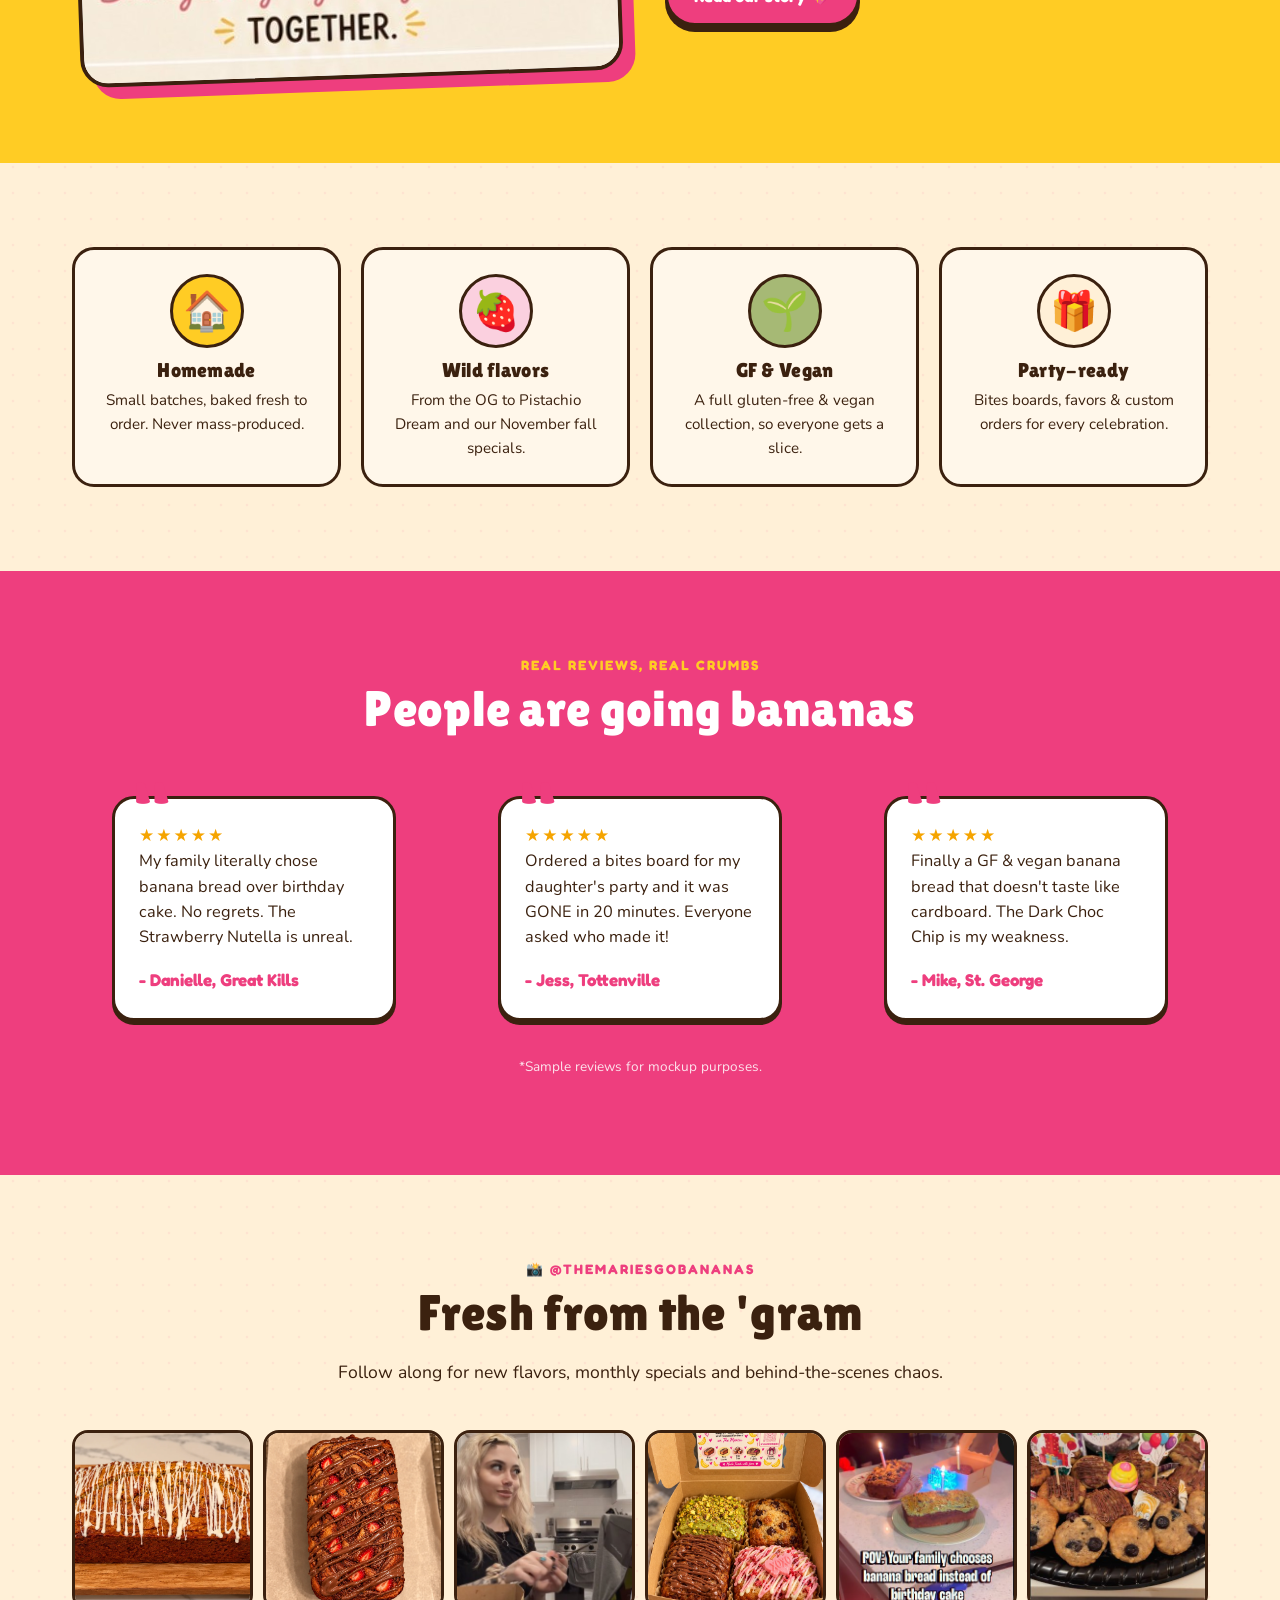
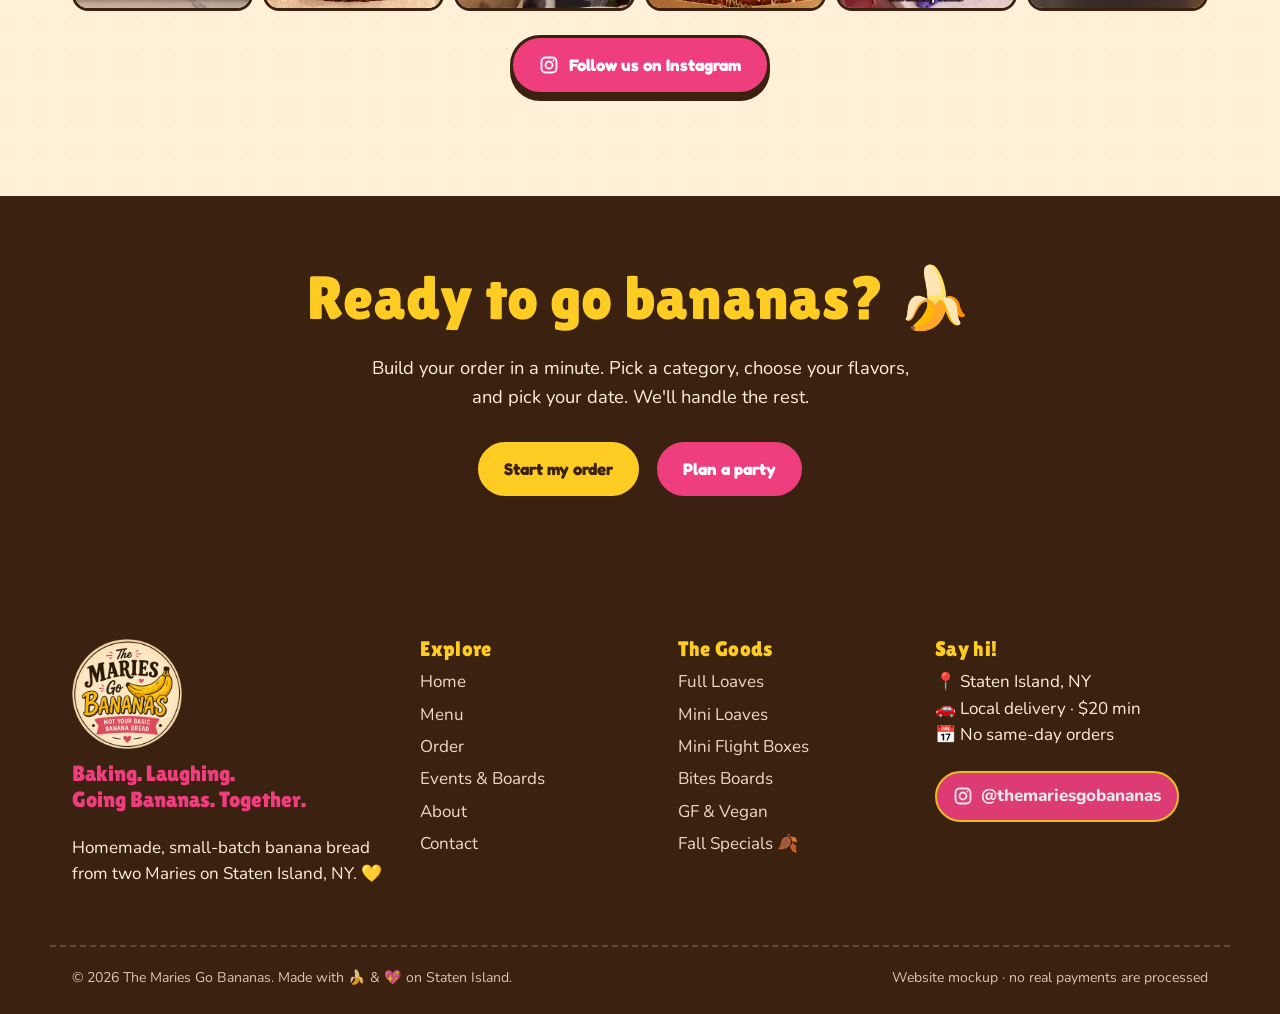
==== commit 88eef893: "Update November menu, prices, and product photos" ====
--- a/index.html
+++ b/index.html
@@ -13,7 +13,7 @@
 </head>
 <body>
 <a class="skip" href="#main">Skip to content</a>
-<div class="ticker" aria-hidden="true"><div class="ticker__track"><span>🍌 NOT YOUR BASIC BANANA BREAD</span><span>🎃 Halloween Week Specials · Oct 26-31</span><span>📍 Staten Island local delivery · $20 min</span><span>💖 Baking. Laughing. Going Bananas. Together.</span><span>📸 @themariesgobananas</span><span>🚫 No same-day orders, plan ahead, bestie!</span><span>🍌 NOT YOUR BASIC BANANA BREAD</span><span>🎃 Halloween Week Specials · Oct 26-31</span><span>📍 Staten Island local delivery · $20 min</span><span>💖 Baking. Laughing. Going Bananas. Together.</span><span>📸 @themariesgobananas</span><span>🚫 No same-day orders, plan ahead, bestie!</span></div></div>
+<div class="ticker" aria-hidden="true"><div class="ticker__track"><span>🍌 NOT YOUR BASIC BANANA BREAD</span><span>🍂 November Fall Specials</span><span>📍 Staten Island local delivery · $20 min</span><span>💖 Baking. Laughing. Going Bananas. Together.</span><span>📸 @themariesgobananas</span><span>🚫 No same-day orders, plan ahead, bestie!</span><span>🍌 NOT YOUR BASIC BANANA BREAD</span><span>🍂 November Fall Specials</span><span>📍 Staten Island local delivery · $20 min</span><span>💖 Baking. Laughing. Going Bananas. Together.</span><span>📸 @themariesgobananas</span><span>🚫 No same-day orders, plan ahead, bestie!</span></div></div>
 <header class="site-header">
   <nav class="wrap nav" aria-label="Main">
     <a class="brand" href="index.html" aria-label="The Maries Go Bananas home"><img src="assets/img/logo.png" alt=""><span class="brand__name">The Maries<br>Go Bananas<small>NOT YOUR BASIC BANANA BREAD</small></span></a>
@@ -36,30 +36,36 @@
     </div>
     <div class="hero__art">
       <div class="blob"></div>
-      <figure class="polaroid p1"><img src="assets/img/strawberry-nutella.jpg" alt="Strawberries and Nutella banana bread topped with fresh strawberries"><figcaption>strawberries &amp; nutella 🍓</figcaption></figure>
-      <figure class="polaroid p2"><img src="assets/img/logo-box-minis.jpg" alt="A box of assorted mini banana bread loaves"><figcaption>mini flight box 📦</figcaption></figure>
+      <figure class="polaroid p1"><img src="assets/img/owner/strawberry-nutella.webp" alt="Strawberry Nutella banana bread with chocolate drizzle"><figcaption>strawberry nutella 🍓</figcaption></figure>
+      <figure class="polaroid p2"><img src="assets/img/owner/mini-flight.webp" alt="A box of assorted mini banana bread loaves"><figcaption>mini flight box 📦</figcaption></figure>
       <img class="hero__logo" src="assets/img/logo.png" alt="">
       <div class="sticker">100%<br>going<br>bananas</div>
     </div>
   </div>
 </section>
 
-<section style="padding-top:20px">
+<section id="fall-specials" style="padding-top:20px" aria-labelledby="fall-heading">
   <div class="wrap">
-    <div class="spooky">
+    <div class="seasonal">
       <div>
-        <span class="countdown" data-countdown>⏰ Halloween week!</span>
-        <h2>A SPOOKY <span>HALLOWEEN</span> TREAT 🎃</h2>
-        <p>Trick or treat yourself! Our Halloween Week Exclusives are only around <b>October 26-31</b>. Limited quantities. Once they're gone, they're ghost. 👻</p>
-        <ul class="spooky__list">
-          <li><span aria-hidden="true">🎃</span><div><b>Twix or Treat</b><br>Caramel, cookie crunch &amp; chocolate</div></li>
-          <li><span aria-hidden="true">🌙</span><div><b>Midnight Milky Way</b><br>Dark &amp; dreamy, loaded with Milky Way</div></li>
-          <li><span aria-hidden="true">🥜</span><div><b>Snickers Gone Bananas</b><br>Peanuts, caramel, nougat, totally nuts</div></li>
+        <span class="seasonal-label">🍂 November specials</span>
+        <h2 id="fall-heading">A LITTLE <span>FALL</span> COMFORT</h2>
+        <p>Four cozy ways to go bananas this November. Pick your favorite as a full loaf, an individual mini, or a same-flavor box of four.</p>
+        <ul class="seasonal__list">
+          <li><span aria-hidden="true">🎃</span><div><b>Pumpkin Spice</b><br>Warm pumpkin spice &amp; white chocolate drizzle</div></li>
+          <li><span aria-hidden="true">🌀</span><div><b>Cinnamon Bun Bliss</b><br>Cinnamon bun swirl &amp; cinnamon-sugar crumb</div></li>
+          <li><span aria-hidden="true">🍎</span><div><b>Caramel Apple Crumble Dream</b><br>Apple pie filling, buttery crumble &amp; caramel</div></li>
+          <li><span aria-hidden="true">🍯</span><div><b>Salted Caramel Dream</b><br>Buttercream icing &amp; salted caramel drizzle</div></li>
         </ul>
-        <p><b style="color:var(--yellow)">Loaf $20 · Mini $8 · Mini box of 4 $20</b>, also on Bites Boards!</p>
-        <a class="btn" href="menu.html#halloween">Shop Halloween 👻</a>
+        <p><b style="color:var(--yellow)">Full loaf $20 · Box of 4 $20 · Individual mini $8</b><br>Mix &amp; match these flavors in a regular Mini Flight Box, too.</p>
+        <a class="btn" href="menu.html#fall">Explore fall specials 🍂</a>
       </div>
-      <div class="spooky__img"><img src="assets/img/halloween-platter.jpg" alt="Halloween banana bread bites platter with candy decorations"></div>
+      <div class="seasonal__photos">
+        <figure><img src="assets/img/owner/pumpkin-spice.webp" alt="Pumpkin Spice banana bread with white chocolate drizzle" loading="lazy" width="1642" height="958"><figcaption>Pumpkin Spice</figcaption></figure>
+        <figure><img src="assets/img/owner/cinnamon-bun-bliss.webp" alt="Sliced Cinnamon Bun Bliss banana bread with crumb topping" loading="lazy" width="1312" height="1199"><figcaption>Cinnamon Bun Bliss</figcaption></figure>
+        <figure><img src="assets/img/owner/caramel-apple-crumble-dream.webp" alt="Caramel Apple Crumble Dream banana bread with apple filling" loading="lazy" width="1086" height="1448"><figcaption>Caramel Apple Crumble Dream</figcaption></figure>
+        <figure><img src="assets/img/owner/salted-caramel-dream.webp" alt="Salted Caramel Dream banana bread with buttercream and caramel" loading="lazy" width="1105" height="1423"><figcaption>Salted Caramel Dream</figcaption></figure>
+      </div>
     </div>
   </div>
 </section>
@@ -67,7 +73,7 @@
 <section>
   <div class="wrap">
     <div class="section-head"><span class="eyebrow">The crowd favorites</span><h2>Bestsellers <span class="squiggle">everyone's</span> obsessed with</h2><p>Swipe through the loaves that keep selling out. Fair warning: you'll want one of each.</p></div>
-    <div class="strip" tabindex="0" aria-label="Bestsellers, scroll horizontally"><article class="card"><div class="card__img"><img src="assets/img/strawberry-nutella.jpg" alt="Strawberries & Nutella" loading="lazy"><div class="badges"><span class="badge">⭐ #1 Bestseller</span></div></div><div class="card__body"><h3>Strawberries & Nutella</h3><p>Fresh strawberries + Nutella drizzle. Our #1 ✨</p><div class="prices"><span class="price"><b>$20 loaf · $8 mini</b></span></div><div class="card__foot"><a class="btn btn--pink btn--sm" href="order.html?cat=full&flavor=snut">Order now →</a></div></div></article><article class="card"><div class="card__img"><img src="assets/img/pistachio-mini.jpg" alt="Pistachio Dream" loading="lazy"><div class="badges"><span class="badge badge--pink">💖 Fan fave</span></div></div><div class="card__body"><h3>Pistachio Dream</h3><p>Pistachio cream and crunch. Main-character loaf.</p><div class="prices"><span class="price"><b>$20 loaf · $8 mini</b></span></div><div class="card__foot"><a class="btn btn--pink btn--sm" href="order.html?cat=full&flavor=pistachio">Order now →</a></div></div></article><article class="card"><div class="card__img"><img src="assets/img/mini-box.jpg" alt="Mini Flight Box" loading="lazy"><div class="badges"><span class="badge badge--green">Best gift</span></div></div><div class="card__body"><h3>Mini Flight Box</h3><p>Any 4 minis in one cute box. Can't decide? Don't.</p><div class="prices"><span class="price"><b>$20 · GF&V $25</b></span></div><div class="card__foot"><a class="btn btn--pink btn--sm" href="order.html?cat=flight">Order now →</a></div></div></article><article class="card"><div class="card__img"><img src="assets/img/slice.jpg" alt="The OG" loading="lazy"><div class="badges"><span class="badge">Classic</span></div></div><div class="card__body"><h3>The OG</h3><p>Classic, moist, cozy. Where it all began.</p><div class="prices"><span class="price"><b>$12 loaf · $4 mini</b></span></div><div class="card__foot"><a class="btn btn--pink btn--sm" href="order.html?cat=full&flavor=og">Order now →</a></div></div></article><article class="card"><div class="card__img"><img src="assets/img/party-boards.jpg" alt="Bites Boards" loading="lazy"><div class="badges"><span class="badge badge--orange">Party</span></div></div><div class="card__body"><h3>Bites Boards</h3><p>16" or 18" party boards with 30-50 bites.</p><div class="prices"><span class="price"><b>from $50</b></span></div><div class="card__foot"><a class="btn btn--pink btn--sm" href="events.html">Order now →</a></div></div></article><article class="card"><div class="card__img"><img src="assets/img/blueberry-month.jpg" alt="Loaf of the Month" loading="lazy"><div class="badges"><span class="badge badge--pink">Monthly</span></div></div><div class="card__body"><h3>Loaf of the Month</h3><p>Blueberry + white choc drizzle, supporting Ovarian Cancer Awareness 💙</p><div class="prices"><span class="price"><b>$20 loaf · $8 mini</b></span></div><div class="card__foot"><a class="btn btn--pink btn--sm" href="order.html?cat=full&flavor=monthly">Order now →</a></div></div></article></div>
+    <div class="strip" tabindex="0" aria-label="Bestsellers, scroll horizontally"><article class="card"><div class="card__img"><img src="assets/img/owner/strawberry-nutella.webp" alt="Strawberry Nutella" loading="lazy"><div class="badges"><span class="badge">⭐ #1 Bestseller</span></div></div><div class="card__body"><h3>Strawberry Nutella</h3><p>Fresh strawberries + Nutella drizzle. Our #1 ✨</p><div class="prices"><span class="price"><b>$20 loaf · $8 mini</b></span></div><div class="card__foot"><a class="btn btn--pink btn--sm" href="order.html?cat=full&flavor=snut">Order now →</a></div></div></article><article class="card"><div class="card__img"><img src="assets/img/owner/pistachio-dream.webp" alt="Pistachio Dream" loading="lazy"><div class="badges"><span class="badge badge--pink">💖 Fan fave</span></div></div><div class="card__body"><h3>Pistachio Dream</h3><p>Pistachio cream and crunch. Main-character loaf.</p><div class="prices"><span class="price"><b>$20 loaf · $8 mini</b></span></div><div class="card__foot"><a class="btn btn--pink btn--sm" href="order.html?cat=full&flavor=pistachio">Order now →</a></div></div></article><article class="card"><div class="card__img"><img src="assets/img/owner/mini-flight.webp" alt="Mini Flight Box" loading="lazy"><div class="badges"><span class="badge badge--green">Best gift</span></div></div><div class="card__body"><h3>Mini Flight Box</h3><p>Any 4 minis in one cute box. Can't decide? Don't.</p><div class="prices"><span class="price"><b>$20 · GF&V $25</b></span></div><div class="card__foot"><a class="btn btn--pink btn--sm" href="order.html?cat=flight">Order now →</a></div></div></article><article class="card"><div class="card__img"><img src="assets/img/owner/og.webp" alt="The OG" loading="lazy"><div class="badges"><span class="badge">Classic</span></div></div><div class="card__body"><h3>The OG</h3><p>Classic, moist, cozy. Where it all began.</p><div class="prices"><span class="price"><b>$12 loaf · $4 mini</b></span></div><div class="card__foot"><a class="btn btn--pink btn--sm" href="order.html?cat=full&flavor=og">Order now →</a></div></div></article><article class="card"><div class="card__img"><img src="assets/img/party-boards.jpg" alt="Bites Boards" loading="lazy"><div class="badges"><span class="badge badge--orange">Party</span></div></div><div class="card__body"><h3>Bites Boards</h3><p>16" or 18" party boards with 30-50 bites.</p><div class="prices"><span class="price"><b>from $50</b></span></div><div class="card__foot"><a class="btn btn--pink btn--sm" href="events.html">Order now →</a></div></div></article><article class="card"><div class="card__img"><img class="product-photo--blueberry" src="assets/img/owner/blueberry-bliss.webp" alt="Blueberry Bliss banana bread" loading="lazy"><div class="badges"><span class="badge badge--pink">Premium</span></div></div><div class="card__body"><h3>Blueberry Bliss</h3><p>Fresh blueberries in every loaf. No drizzle—just blueberry bliss.</p><div class="prices"><span class="price"><b>$20 loaf · $8 mini</b></span></div><div class="card__foot"><a class="btn btn--pink btn--sm" href="order.html?cat=full&flavor=monthly">Order now →</a></div></div></article></div>
     <p style="text-align:center;margin-top:10px"><a class="btn btn--choc" href="menu.html">See the full menu →</a></p>
   </div>
 </section>
@@ -89,7 +95,7 @@
   <div class="wrap">
     <div class="features">
       <div class="feature"><div class="ico">🏠</div><h3>Homemade</h3><p>Small batches, baked fresh to order. Never mass-produced.</p></div>
-      <div class="feature"><div class="ico">🍓</div><h3>Wild flavors</h3><p>From the OG to Pistachio Dream to a new Loaf of the Month.</p></div>
+      <div class="feature"><div class="ico">🍓</div><h3>Wild flavors</h3><p>From the OG to Pistachio Dream and our November fall specials.</p></div>
       <div class="feature"><div class="ico">🌱</div><h3>GF &amp; Vegan</h3><p>A full gluten-free &amp; vegan collection, so everyone gets a slice.</p></div>
       <div class="feature"><div class="ico">🎁</div><h3>Party-ready</h3><p>Bites boards, favors &amp; custom orders for every celebration.</p></div>
     </div>
@@ -100,7 +106,7 @@
   <div class="wrap">
     <div class="section-head"><span class="eyebrow" style="color:var(--yellow)">Real reviews, real crumbs</span><h2>People are going bananas</h2></div>
     <div class="quotes">
-      <blockquote class="quote"><div class="stars">★★★★★</div><p>My family literally chose banana bread over birthday cake. No regrets. The Strawberries &amp; Nutella is unreal.</p><cite>- Danielle, Great Kills</cite></blockquote>
+      <blockquote class="quote"><div class="stars">★★★★★</div><p>My family literally chose banana bread over birthday cake. No regrets. The Strawberry Nutella is unreal.</p><cite>- Danielle, Great Kills</cite></blockquote>
       <blockquote class="quote"><div class="stars">★★★★★</div><p>Ordered a bites board for my daughter's party and it was GONE in 20 minutes. Everyone asked who made it!</p><cite>- Jess, Tottenville</cite></blockquote>
       <blockquote class="quote"><div class="stars">★★★★★</div><p>Finally a GF &amp; vegan banana bread that doesn't taste like cardboard. The Dark Choc Chip is my weakness.</p><cite>- Mike, St. George</cite></blockquote>
     </div>
@@ -111,7 +117,7 @@
 <section>
   <div class="wrap">
     <div class="section-head"><span class="eyebrow">📸 @themariesgobananas</span><h2>Fresh from the 'gram</h2><p>Follow along for new flavors, monthly specials and behind-the-scenes chaos.</p></div>
-    <div class="ig-grid"><a href="https://www.instagram.com/themariesgobananas/" target="_blank" rel="noopener" aria-label="See this post on Instagram"><img src="assets/img/halloween-platter.jpg" alt="" loading="lazy"></a><a href="https://www.instagram.com/themariesgobananas/" target="_blank" rel="noopener" aria-label="See this post on Instagram"><img src="assets/img/strawberry-nutella.jpg" alt="" loading="lazy"></a><a href="https://www.instagram.com/themariesgobananas/" target="_blank" rel="noopener" aria-label="See this post on Instagram"><img src="assets/img/founder.jpg" alt="" loading="lazy"></a><a href="https://www.instagram.com/themariesgobananas/" target="_blank" rel="noopener" aria-label="See this post on Instagram"><img src="assets/img/logo-box-minis.jpg" alt="" loading="lazy"></a><a href="https://www.instagram.com/themariesgobananas/" target="_blank" rel="noopener" aria-label="See this post on Instagram"><img src="assets/img/birthday-loaf.jpg" alt="" loading="lazy"></a><a href="https://www.instagram.com/themariesgobananas/" target="_blank" rel="noopener" aria-label="See this post on Instagram"><img src="assets/img/party-minis.jpg" alt="" loading="lazy"></a></div>
+    <div class="ig-grid"><a href="https://www.instagram.com/themariesgobananas/" target="_blank" rel="noopener" aria-label="See this post on Instagram"><img src="assets/img/owner/pumpkin-spice.webp" alt="" loading="lazy"></a><a href="https://www.instagram.com/themariesgobananas/" target="_blank" rel="noopener" aria-label="See this post on Instagram"><img src="assets/img/owner/strawberry-nutella.webp" alt="" loading="lazy"></a><a href="https://www.instagram.com/themariesgobananas/" target="_blank" rel="noopener" aria-label="See this post on Instagram"><img src="assets/img/founder.jpg" alt="" loading="lazy"></a><a href="https://www.instagram.com/themariesgobananas/" target="_blank" rel="noopener" aria-label="See this post on Instagram"><img src="assets/img/owner/mini-flight.webp" alt="" loading="lazy"></a><a href="https://www.instagram.com/themariesgobananas/" target="_blank" rel="noopener" aria-label="See this post on Instagram"><img src="assets/img/birthday-loaf.jpg" alt="" loading="lazy"></a><a href="https://www.instagram.com/themariesgobananas/" target="_blank" rel="noopener" aria-label="See this post on Instagram"><img src="assets/img/party-minis.jpg" alt="" loading="lazy"></a></div>
     <p style="text-align:center;margin-top:24px"><a class="btn btn--pink" href="https://www.instagram.com/themariesgobananas/" target="_blank" rel="noopener"><svg class="ig-icon" viewBox="0 0 24 24" aria-hidden="true" fill="none" stroke="currentColor" stroke-width="2.2"><rect x="3" y="3" width="18" height="18" rx="5"/><circle cx="12" cy="12" r="4.2"/><circle cx="17.4" cy="6.6" r="1.2" fill="currentColor" stroke="none"/></svg> Follow us on Instagram</a></p>
   </div>
 </section>
@@ -128,7 +134,7 @@
   <div class="wrap footer-grid">
     <div class="footer-brand"><img src="assets/img/logo.png" alt="The Maries Go Bananas logo"><p class="motto">Baking. Laughing.<br>Going Bananas. Together.</p><p>Homemade, small-batch banana bread from two Maries on Staten Island, NY. 💛</p></div>
     <div><h4>Explore</h4><ul><li><a href="index.html">Home</a></li><li><a href="menu.html">Menu</a></li><li><a href="order.html">Order</a></li><li><a href="events.html">Events & Boards</a></li><li><a href="about.html">About</a></li><li><a href="contact.html">Contact</a></li></ul></div>
-    <div><h4>The Goods</h4><ul><li><a href="menu.html#full">Full Loaves</a></li><li><a href="menu.html#mini">Mini Loaves</a></li><li><a href="menu.html#flight">Mini Flight Boxes</a></li><li><a href="menu.html#boards">Bites Boards</a></li><li><a href="menu.html#gfv">GF &amp; Vegan</a></li><li><a href="menu.html#halloween">Halloween 🎃</a></li></ul></div>
+    <div><h4>The Goods</h4><ul><li><a href="menu.html#full">Full Loaves</a></li><li><a href="menu.html#mini">Mini Loaves</a></li><li><a href="menu.html#flight">Mini Flight Boxes</a></li><li><a href="menu.html#boards">Bites Boards</a></li><li><a href="menu.html#gfv">GF &amp; Vegan</a></li><li><a href="menu.html#fall">Fall Specials 🍂</a></li></ul></div>
     <div><h4>Say hi!</h4><p>📍 Staten Island, NY<br>🚗 Local delivery · $20 min<br>📅 No same-day orders</p>
       <a class="ig-pill" href="https://www.instagram.com/themariesgobananas/" target="_blank" rel="noopener"><svg class="ig-icon" viewBox="0 0 24 24" aria-hidden="true" fill="none" stroke="currentColor" stroke-width="2.2"><rect x="3" y="3" width="18" height="18" rx="5"/><circle cx="12" cy="12" r="4.2"/><circle cx="17.4" cy="6.6" r="1.2" fill="currentColor" stroke="none"/></svg> @themariesgobananas</a></div>
   </div>
--- a/css/styles.css
+++ b/css/styles.css
@@ -16,6 +16,7 @@
   --max:1180px;
 }
 *{box-sizing:border-box}
+[hidden]{display:none!important}
 html{scroll-behavior:smooth}
 body{margin:0;font-family:var(--body);color:var(--choc);background:var(--cream);line-height:1.55;font-size:17px;
   background-image:radial-gradient(rgba(238,62,126,.07) 1.5px,transparent 1.6px);background-size:26px 26px}
@@ -109,16 +110,20 @@
 .sticker{position:absolute;font-family:var(--display);background:var(--pink);color:#fff;border:3px solid var(--choc);border-radius:50%;width:110px;height:110px;display:grid;place-items:center;text-align:center;line-height:1;font-size:1.05rem;transform:rotate(12deg);box-shadow:var(--shadow-sm);right:4%;top:0;z-index:3}
 .floaty{position:absolute;font-size:2.2rem;opacity:.9;animation:float 6s ease-in-out infinite;pointer-events:none}
 
-/* ---------- halloween callout ---------- */
-.spooky{background:linear-gradient(135deg,#2a1608,#3B210F 50%,#4a2a12);color:var(--cream);border-radius:32px;border:4px solid var(--choc);box-shadow:0 10px 0 #FF8A1F;padding:40px;display:grid;grid-template-columns:1fr 1.1fr;gap:34px;align-items:center;position:relative;overflow:hidden}
-.spooky h2{color:#FF8A1F}
-.spooky h2 span{color:var(--yellow)}
-.spooky__img{border-radius:22px;overflow:hidden;border:3px solid #FF8A1F;transform:rotate(-2deg);aspect-ratio:4/3}
-.spooky__img img{width:100%;height:100%;object-fit:cover}
-.spooky__list{list-style:none;padding:0;margin:0 0 22px;display:grid;gap:10px}
-.spooky__list li{display:flex;gap:12px;align-items:center;background:rgba(255,255,255,.07);padding:10px 14px;border-radius:14px;border:2px dashed rgba(255,138,31,.6)}
-.spooky__list b{font-family:var(--round);font-size:1.08rem;color:var(--yellow)}
-.countdown{display:inline-flex;gap:8px;font-family:var(--round);font-weight:700;margin-bottom:14px;background:#FF8A1F;color:var(--choc);padding:6px 14px;border-radius:99px}
+/* ---------- seasonal callout ---------- */
+#fall-specials{scroll-margin-top:90px}
+.seasonal{background:linear-gradient(135deg,#2a1608,#3B210F 50%,#4a2a12);color:var(--cream);border-radius:32px;border:4px solid var(--choc);box-shadow:0 10px 0 #FF8A1F;padding:40px;display:grid;grid-template-columns:1fr 1.1fr;gap:34px;align-items:center;position:relative;overflow:hidden}
+.seasonal h2{color:#FF8A1F}
+.seasonal h2 span{color:var(--yellow)}
+.seasonal__photos{display:grid;grid-template-columns:repeat(2,minmax(0,1fr));gap:14px;transform:rotate(-2deg)}
+.seasonal__photos figure{margin:0;border:3px solid #FF8A1F;border-radius:18px;overflow:hidden;background:var(--choc);display:flex;flex-direction:column}
+.seasonal__photos img{width:100%;height:auto;aspect-ratio:4/3;object-fit:cover}
+.seasonal__photos figcaption{padding:10px 12px;font-family:var(--round);font-size:.92rem;font-weight:700;line-height:1.25;color:var(--cream);text-align:center;margin:auto 0}
+.seasonal__photos figure:nth-child(3) img{object-position:center 58%}
+.seasonal__list{list-style:none;padding:0;margin:0 0 22px;display:grid;gap:10px}
+.seasonal__list li{display:flex;gap:12px;align-items:center;background:rgba(255,255,255,.07);padding:10px 14px;border-radius:14px;border:2px dashed rgba(255,138,31,.6)}
+.seasonal__list b{font-family:var(--round);font-size:1.08rem;color:var(--yellow)}
+.seasonal-label{display:inline-flex;gap:8px;font-family:var(--round);font-weight:700;margin-bottom:14px;background:#FF8A1F;color:var(--choc);padding:6px 14px;border-radius:99px}
 
 /* ---------- product cards ---------- */
 .grid{display:grid;gap:26px}
@@ -261,6 +266,7 @@
 .cart-item .rm{border:0;background:none;color:var(--pink);font-weight:800;cursor:pointer;text-decoration:underline;font-size:.85rem}
 .totals{border-top:3px dashed var(--choc);padding-top:12px;display:grid;gap:6px;font-weight:700}
 .totals div{display:flex;justify-content:space-between}
+.totals #min-wrap,.totals .min-msg{display:block}
 .totals .grand{font-family:var(--display);font-size:1.6rem;color:var(--pink)}
 .min-bar{height:12px;border:2px solid var(--choc);border-radius:99px;overflow:hidden;background:#fff;margin:6px 0}
 .min-bar span{display:block;height:100%;background:repeating-linear-gradient(45deg,var(--yellow) 0 10px,#ffd95a 10px 20px);transition:width .4s}
@@ -393,7 +399,7 @@
   .cart-btn{order:3}
   .menu-toggle{order:4;margin-left:0}
   .brand{margin-right:auto}
-  .hero__grid,.split,.spooky,.event-cards,.founder-cards{grid-template-columns:1fr}
+  .hero__grid,.split,.seasonal,.event-cards,.founder-cards{grid-template-columns:1fr}
   .hero__art{max-width:460px;margin:0 auto;width:100%}
   .grid-3,.grid-4,.quotes,.contact-cards{grid-template-columns:repeat(2,1fr)}
   .ig-grid{grid-template-columns:repeat(3,1fr)}
@@ -408,7 +414,7 @@
   .footer-grid{grid-template-columns:1fr}
   .brand__name{font-size:1.05rem}.brand img{width:46px;height:46px}
   .cart-btn .lbl{display:none}
-  .spooky{padding:24px}
+  .seasonal{padding:24px}
   .panel{padding:18px}
   .filters{position:static}
   .sticker{width:86px;height:86px;font-size:.85rem}
@@ -420,3 +426,11 @@
   .floaty{display:none}
   .cart-btn{padding:8px 12px}
 }
+
+/* Frame the two blueberry loaves independently using the supplied shared image. */
+.card__img img.product-photo--blueberry,.card__img img.product-photo--blueberry-walnut,
+.flv .thumb img.product-photo--blueberry,.flv .thumb img.product-photo--blueberry-walnut{position:absolute;width:200%;max-width:none;height:auto;top:50%;left:0;transform:translateY(-50%);object-fit:contain}
+.card__img img.product-photo--blueberry-walnut,.flv .thumb img.product-photo--blueberry-walnut{left:-100%}
+.card:hover .card__img img.product-photo--blueberry,.card:hover .card__img img.product-photo--blueberry-walnut{transform:translateY(-50%)}
+.flv .thumb{position:relative}
+@media(max-width:600px){.seasonal__photos{gap:10px;transform:none}.seasonal__photos figcaption{font-size:.82rem;padding:8px}}
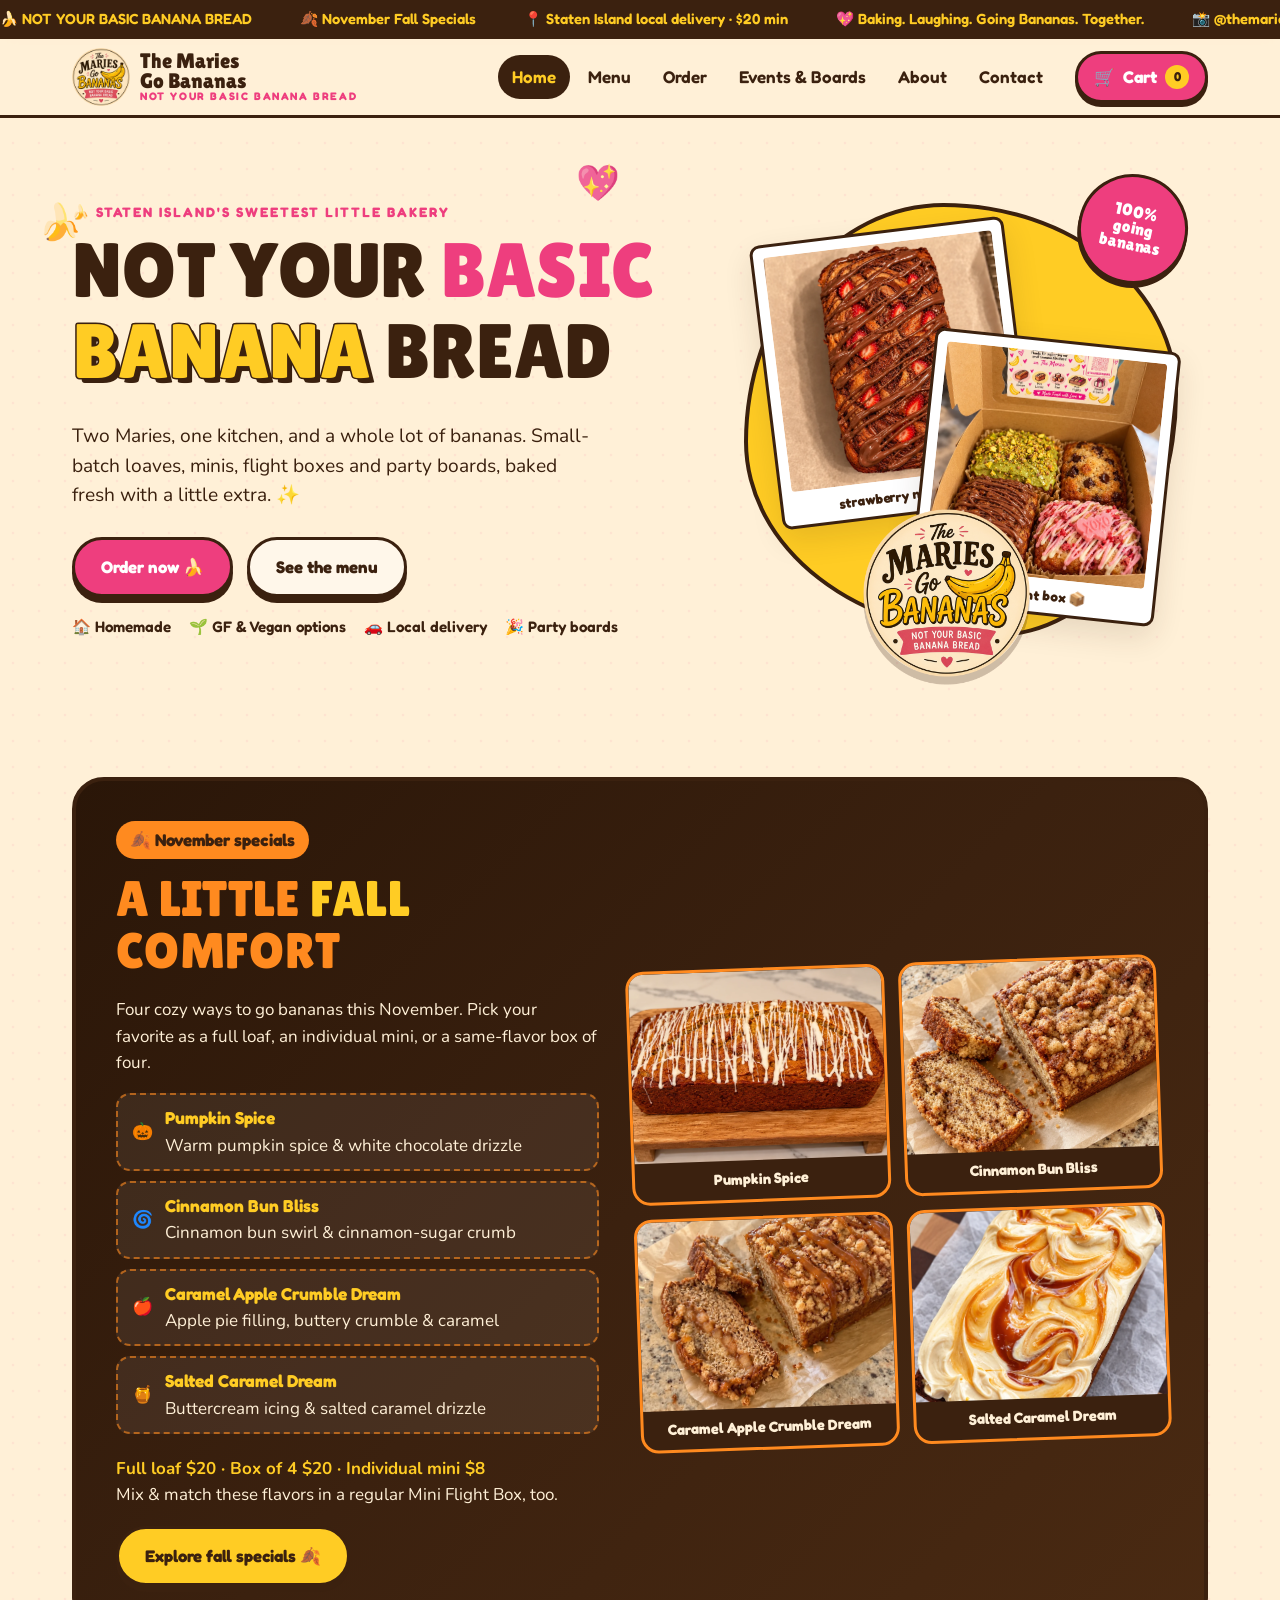
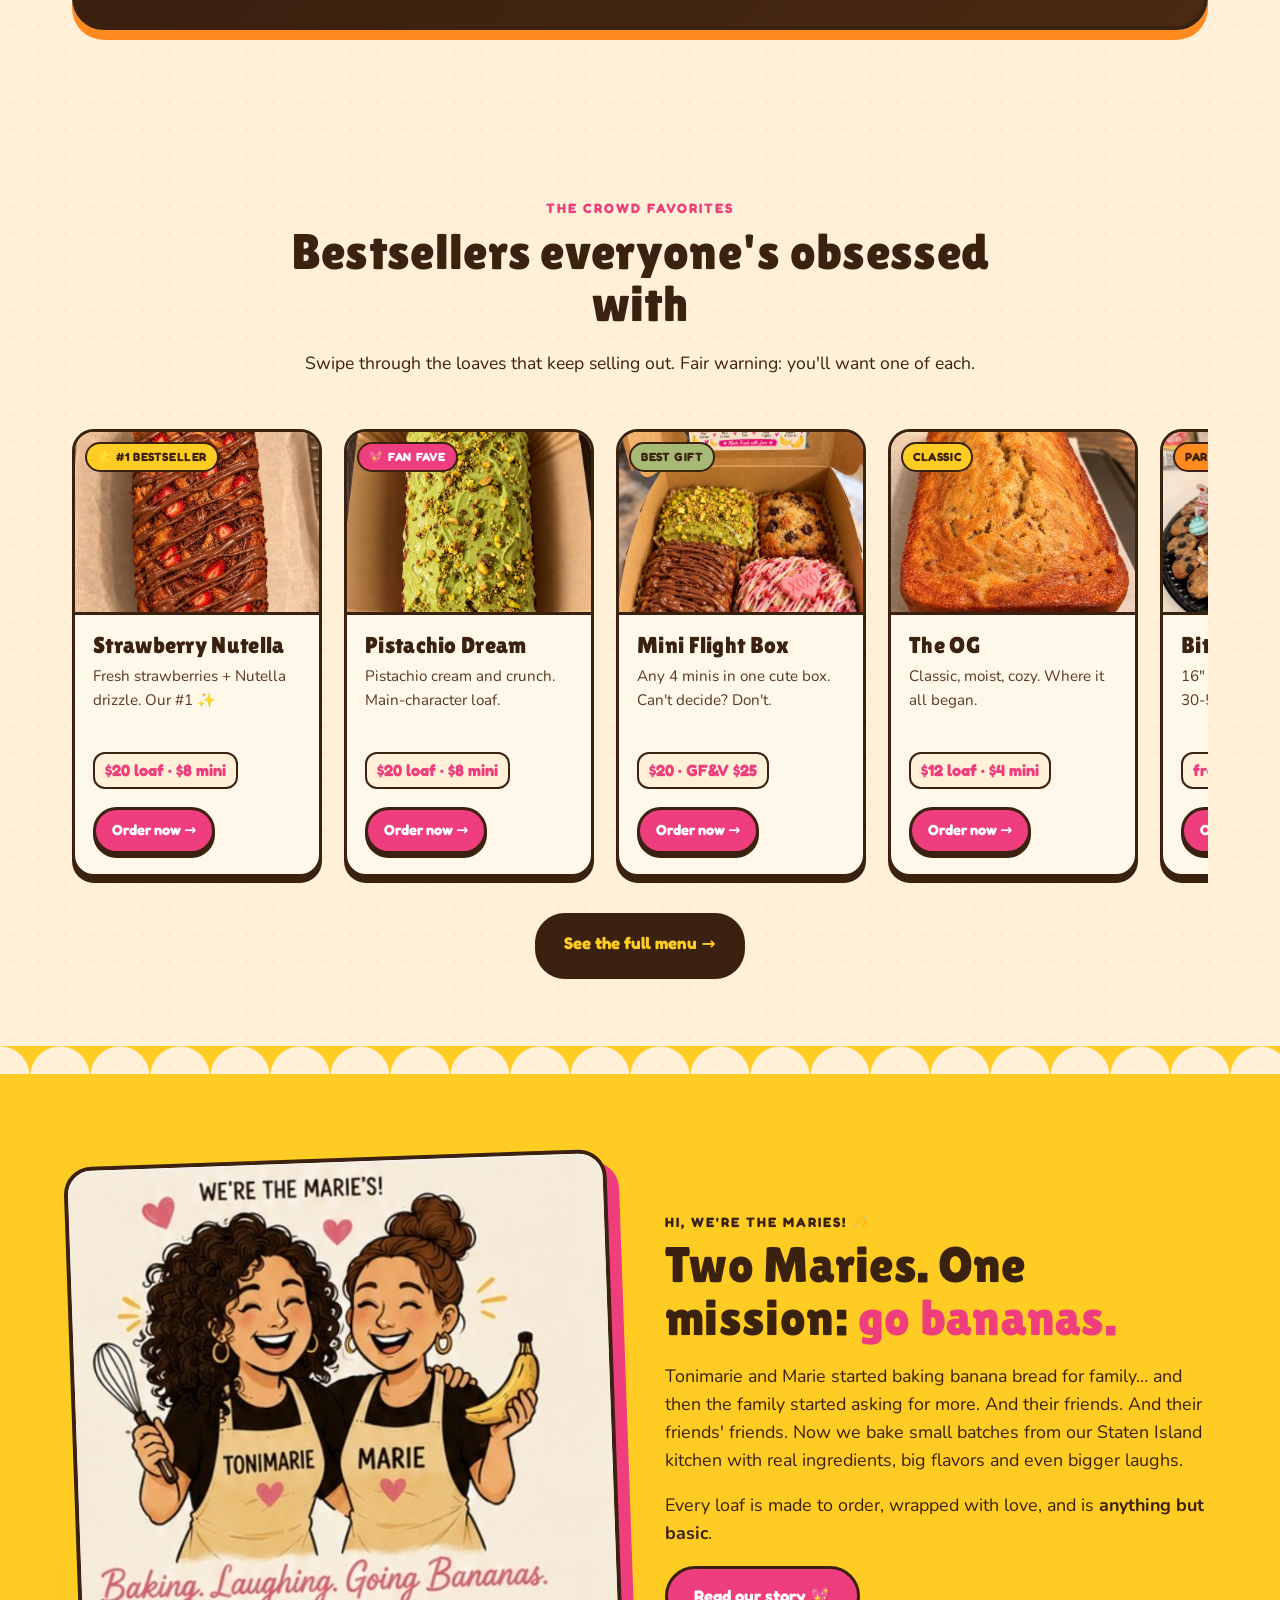
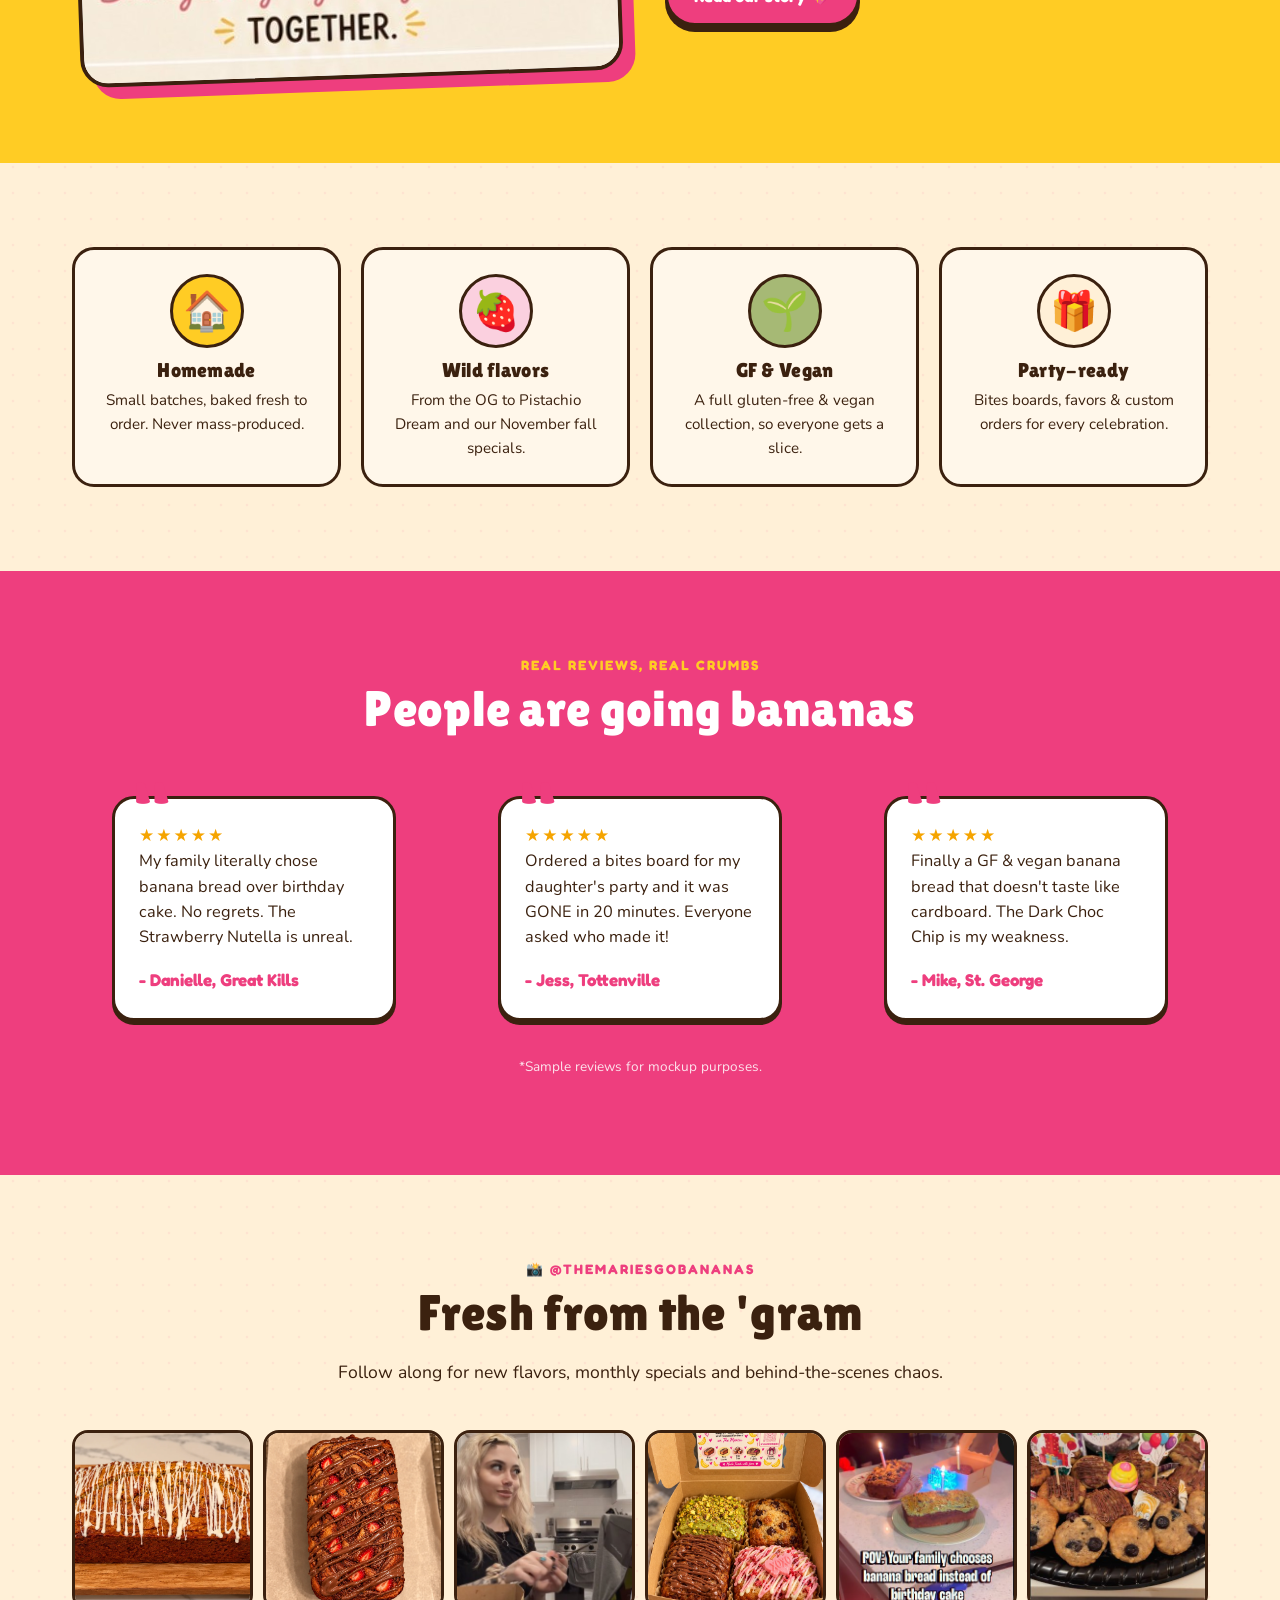
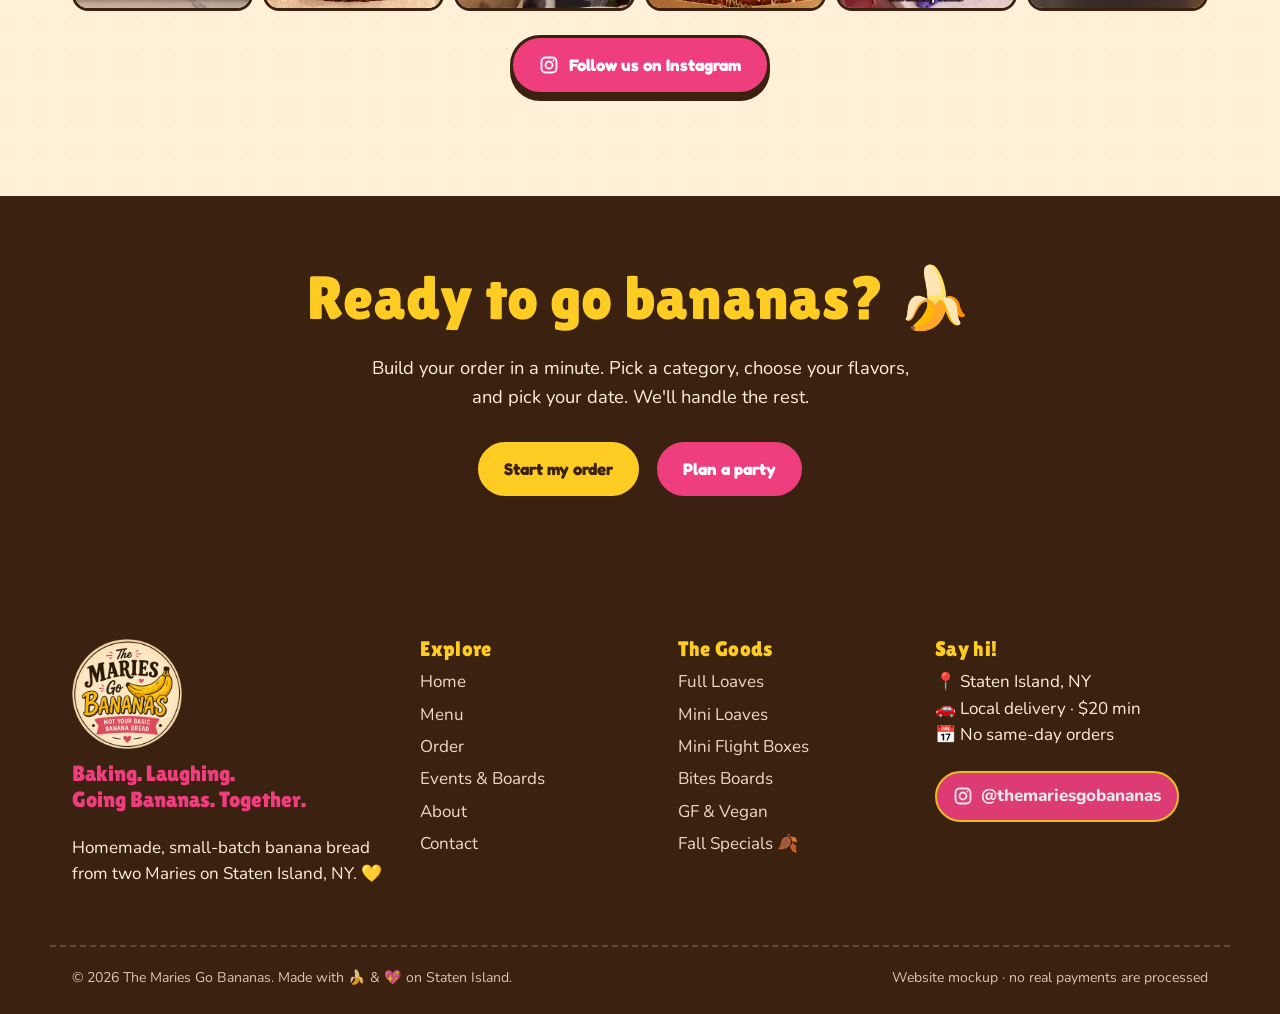
==== commit ae791791: "Replace Halloween board photos with owner images" ====
--- a/index.html
+++ b/index.html
@@ -73,7 +73,7 @@
 <section>
   <div class="wrap">
     <div class="section-head"><span class="eyebrow">The crowd favorites</span><h2>Bestsellers <span class="squiggle">everyone's</span> obsessed with</h2><p>Swipe through the loaves that keep selling out. Fair warning: you'll want one of each.</p></div>
-    <div class="strip" tabindex="0" aria-label="Bestsellers, scroll horizontally"><article class="card"><div class="card__img"><img src="assets/img/owner/strawberry-nutella.webp" alt="Strawberry Nutella" loading="lazy"><div class="badges"><span class="badge">⭐ #1 Bestseller</span></div></div><div class="card__body"><h3>Strawberry Nutella</h3><p>Fresh strawberries + Nutella drizzle. Our #1 ✨</p><div class="prices"><span class="price"><b>$20 loaf · $8 mini</b></span></div><div class="card__foot"><a class="btn btn--pink btn--sm" href="order.html?cat=full&flavor=snut">Order now →</a></div></div></article><article class="card"><div class="card__img"><img src="assets/img/owner/pistachio-dream.webp" alt="Pistachio Dream" loading="lazy"><div class="badges"><span class="badge badge--pink">💖 Fan fave</span></div></div><div class="card__body"><h3>Pistachio Dream</h3><p>Pistachio cream and crunch. Main-character loaf.</p><div class="prices"><span class="price"><b>$20 loaf · $8 mini</b></span></div><div class="card__foot"><a class="btn btn--pink btn--sm" href="order.html?cat=full&flavor=pistachio">Order now →</a></div></div></article><article class="card"><div class="card__img"><img src="assets/img/owner/mini-flight.webp" alt="Mini Flight Box" loading="lazy"><div class="badges"><span class="badge badge--green">Best gift</span></div></div><div class="card__body"><h3>Mini Flight Box</h3><p>Any 4 minis in one cute box. Can't decide? Don't.</p><div class="prices"><span class="price"><b>$20 · GF&V $25</b></span></div><div class="card__foot"><a class="btn btn--pink btn--sm" href="order.html?cat=flight">Order now →</a></div></div></article><article class="card"><div class="card__img"><img src="assets/img/owner/og.webp" alt="The OG" loading="lazy"><div class="badges"><span class="badge">Classic</span></div></div><div class="card__body"><h3>The OG</h3><p>Classic, moist, cozy. Where it all began.</p><div class="prices"><span class="price"><b>$12 loaf · $4 mini</b></span></div><div class="card__foot"><a class="btn btn--pink btn--sm" href="order.html?cat=full&flavor=og">Order now →</a></div></div></article><article class="card"><div class="card__img"><img src="assets/img/party-boards.jpg" alt="Bites Boards" loading="lazy"><div class="badges"><span class="badge badge--orange">Party</span></div></div><div class="card__body"><h3>Bites Boards</h3><p>16" or 18" party boards with 30-50 bites.</p><div class="prices"><span class="price"><b>from $50</b></span></div><div class="card__foot"><a class="btn btn--pink btn--sm" href="events.html">Order now →</a></div></div></article><article class="card"><div class="card__img"><img class="product-photo--blueberry" src="assets/img/owner/blueberry-bliss.webp" alt="Blueberry Bliss banana bread" loading="lazy"><div class="badges"><span class="badge badge--pink">Premium</span></div></div><div class="card__body"><h3>Blueberry Bliss</h3><p>Fresh blueberries in every loaf. No drizzle—just blueberry bliss.</p><div class="prices"><span class="price"><b>$20 loaf · $8 mini</b></span></div><div class="card__foot"><a class="btn btn--pink btn--sm" href="order.html?cat=full&flavor=monthly">Order now →</a></div></div></article></div>
+    <div class="strip" tabindex="0" aria-label="Bestsellers, scroll horizontally"><article class="card"><div class="card__img"><img src="assets/img/owner/strawberry-nutella.webp" alt="Strawberry Nutella" loading="lazy"><div class="badges"><span class="badge">⭐ #1 Bestseller</span></div></div><div class="card__body"><h3>Strawberry Nutella</h3><p>Fresh strawberries + Nutella drizzle. Our #1 ✨</p><div class="prices"><span class="price"><b>$20 loaf · $8 mini</b></span></div><div class="card__foot"><a class="btn btn--pink btn--sm" href="order.html?cat=full&flavor=snut">Order now →</a></div></div></article><article class="card"><div class="card__img"><img src="assets/img/owner/pistachio-dream.webp" alt="Pistachio Dream" loading="lazy"><div class="badges"><span class="badge badge--pink">💖 Fan fave</span></div></div><div class="card__body"><h3>Pistachio Dream</h3><p>Pistachio cream and crunch. Main-character loaf.</p><div class="prices"><span class="price"><b>$20 loaf · $8 mini</b></span></div><div class="card__foot"><a class="btn btn--pink btn--sm" href="order.html?cat=full&flavor=pistachio">Order now →</a></div></div></article><article class="card"><div class="card__img"><img src="assets/img/owner/mini-flight.webp" alt="Mini Flight Box" loading="lazy"><div class="badges"><span class="badge badge--green">Best gift</span></div></div><div class="card__body"><h3>Mini Flight Box</h3><p>Any 4 minis in one cute box. Can't decide? Don't.</p><div class="prices"><span class="price"><b>$20 · GF&V $25</b></span></div><div class="card__foot"><a class="btn btn--pink btn--sm" href="order.html?cat=flight">Order now →</a></div></div></article><article class="card"><div class="card__img"><img src="assets/img/owner/og.webp" alt="The OG" loading="lazy"><div class="badges"><span class="badge">Classic</span></div></div><div class="card__body"><h3>The OG</h3><p>Classic, moist, cozy. Where it all began.</p><div class="prices"><span class="price"><b>$12 loaf · $4 mini</b></span></div><div class="card__foot"><a class="btn btn--pink btn--sm" href="order.html?cat=full&flavor=og">Order now →</a></div></div></article><article class="card"><div class="card__img"><img src="assets/img/owner/party-board-birthday-18.webp" alt="18-inch banana bread bites board with birthday decorations" loading="lazy"><div class="badges"><span class="badge badge--orange">Party</span></div></div><div class="card__body"><h3>Bites Boards</h3><p>16" or 18" party boards with 30-50 bites.</p><div class="prices"><span class="price"><b>from $50</b></span></div><div class="card__foot"><a class="btn btn--pink btn--sm" href="events.html">Order now →</a></div></div></article><article class="card"><div class="card__img"><img class="product-photo--blueberry" src="assets/img/owner/blueberry-bliss.webp" alt="Blueberry Bliss banana bread" loading="lazy"><div class="badges"><span class="badge badge--pink">Premium</span></div></div><div class="card__body"><h3>Blueberry Bliss</h3><p>Fresh blueberries in every loaf. No drizzle—just blueberry bliss.</p><div class="prices"><span class="price"><b>$20 loaf · $8 mini</b></span></div><div class="card__foot"><a class="btn btn--pink btn--sm" href="order.html?cat=full&flavor=monthly">Order now →</a></div></div></article></div>
     <p style="text-align:center;margin-top:10px"><a class="btn btn--choc" href="menu.html">See the full menu →</a></p>
   </div>
 </section>
